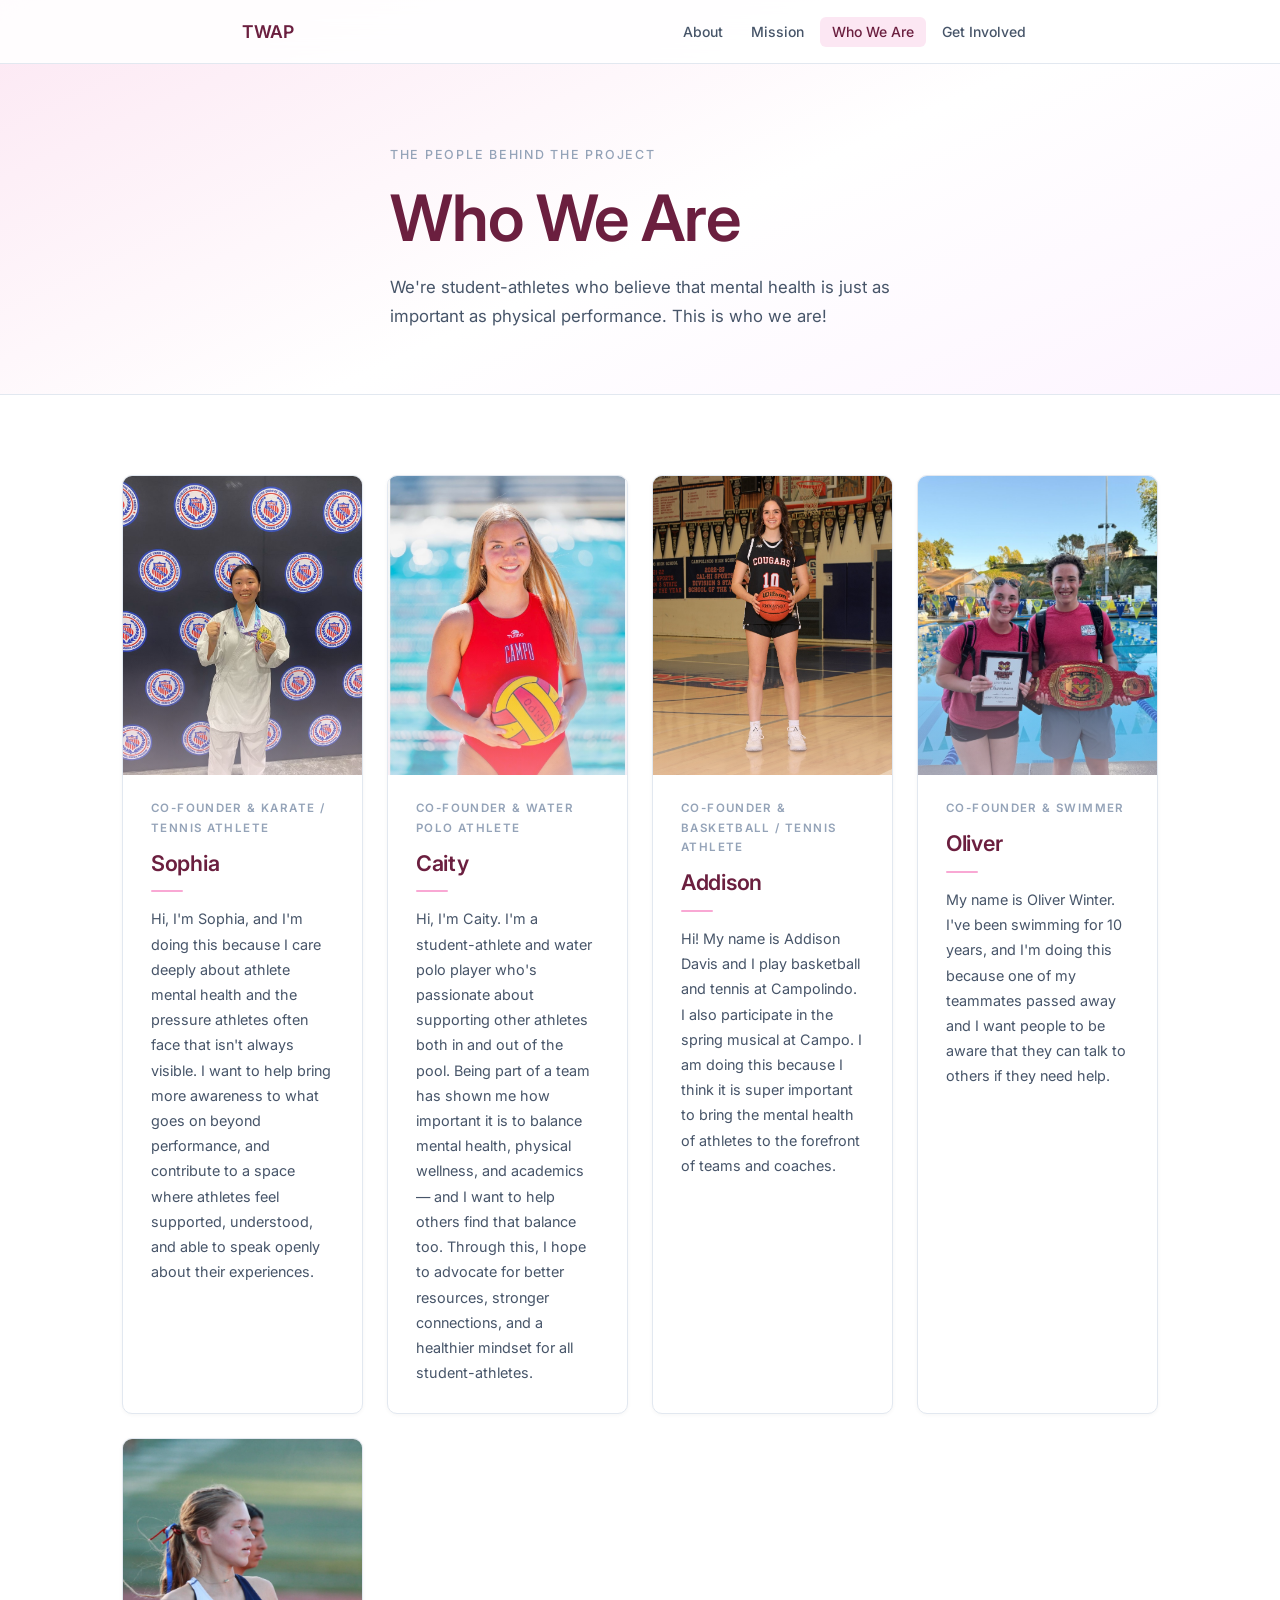
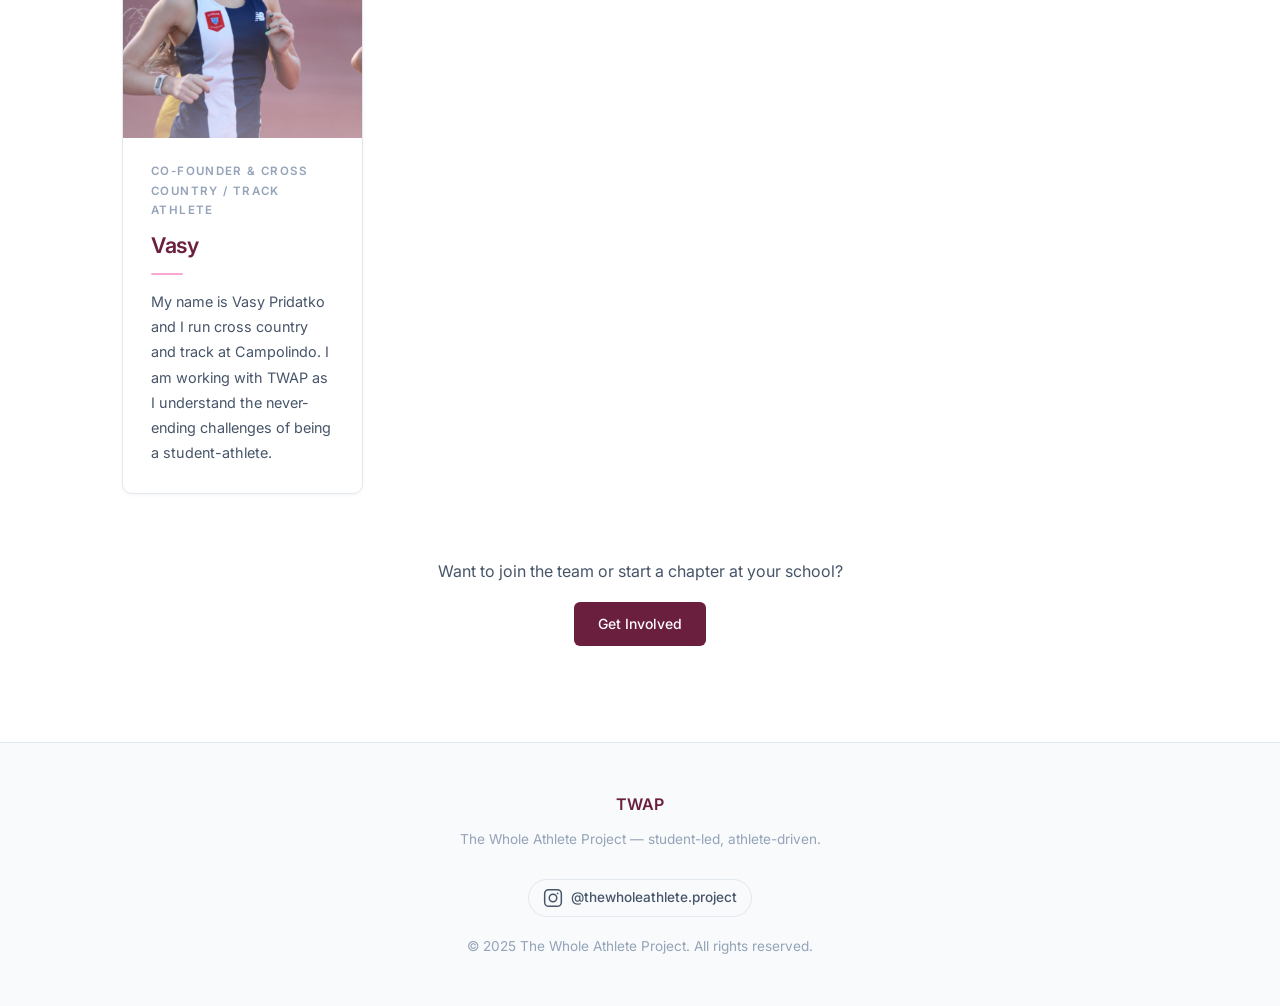
==== team.html @ 988ce4a6 "Update team.html" ====
<!DOCTYPE html>
<html lang="en">

<head>
  <meta charset="UTF-8" />
  <meta name="viewport" content="width=device-width, initial-scale=1.0" />

  <title>Who We Are — The Whole Athlete Project</title>
  <meta name="description" content="Meet the student-athletes and advocates behind TWAP — The Whole Athlete Project." />

  <!-- Inter font from Google Fonts -->
  <link rel="preconnect" href="https://fonts.googleapis.com" />
  <link rel="preconnect" href="https://fonts.gstatic.com" crossorigin />
  <link href="https://fonts.googleapis.com/css2?family=Inter:wght@300;400;500;600&display=swap" rel="stylesheet" />

  <link rel="stylesheet" href="style.css" />
  <link rel="stylesheet" href="team.css" />

  <link rel="icon" type="image/png" href="favicon.png" />
  <link rel="apple-touch-icon" href="favicon.png" />
</head>

<body>

  <!-- ─── NAV ─────────────────────────────────────────── -->
  <header id="site-header">
    <nav class="nav-inner" aria-label="Main navigation">
      <a href="index.html" class="nav-logo">TWAP</a>

      <!-- Desktop links -->
      <ul class="nav-links" role="list">
        <li><a href="index.html#about" class="nav-link">About</a></li>
        <li><a href="index.html#mission" class="nav-link">Mission</a></li>
        <li><a href="team.html" class="nav-link nav-link--active">Who We Are</a></li>
        <li><a href="index.html#contact" class="nav-link">Get Involved</a></li>
      </ul>

      <!-- Mobile hamburger -->
      <button id="hamburger" aria-label="Toggle menu" aria-expanded="false">
        <span></span>
        <span></span>
        <span></span>
      </button>
    </nav>

    <!-- Mobile menu drawer -->
    <div id="mobile-menu" aria-hidden="true">
      <ul role="list">
        <li><a href="index.html#about" class="mob-link">About</a></li>
        <li><a href="index.html#mission" class="mob-link">Mission</a></li>
        <li><a href="team.html" class="mob-link">Who We Are</a></li>
        <li><a href="index.html#contact" class="mob-link">Get Involved</a></li>
      </ul>
    </div>
  </header>

  <main>

    <!-- ─── PAGE HERO ─────────────────────────────────── -->
    <section id="team-hero">
      <div class="container team-hero-content">
        <p class="eyebrow">The People Behind the Project</p>
        <h1>Who We Are</h1>
        <p class="hero-sub">
          We're student-athletes who believe that mental health is just as important
          as physical performance. This is who we are!
        </p>
      </div>
    </section>

    <!-- ─── TEAM GRID ─────────────────────────────────── -->
    <section id="team-grid-section">
      <div class="container">

        <div class="team-grid">

          <!-- ── Sophia ── -->
          <article class="team-card" id="card-sophia">
            <div class="card-photo-wrap">
              <img
                src="sophia-hong.jpg"
                alt="Sophia — Co-Founder, karate athlete with AAU gold medal"
                class="card-photo"
              />
              <div class="card-photo-overlay"></div>
            </div>
            <div class="card-body">
              <span class="card-role">Co-Founder &amp; Karate / Tennis Athlete</span>
              <h2 class="card-name">Sophia</h2>
              <p class="card-bio">
                Hi, I'm Sophia, and I'm doing this because I care deeply about
                athlete mental health and the pressure athletes often face that
                isn't always visible. I want to help bring more awareness to what
                goes on beyond performance, and contribute to a space where
                athletes feel supported, understood, and able to speak openly
                about their experiences.
              </p>
            </div>
          </article>

          <!-- ── Caity ── -->
          <article class="team-card" id="card-caity">
            <div class="card-photo-wrap">
              <img src="caity-hong.jpg" alt="Caity — Co-Founder, water polo player at Campo" class="card-photo" />
              <div class="card-photo-overlay"></div>
            </div>
            <div class="card-body">
              <span class="card-role">Co-Founder &amp; Water Polo Athlete</span>
              <h2 class="card-name">Caity</h2>
              <p class="card-bio">
                Hi, I'm Caity. I'm a student-athlete and water polo player who's
                passionate about supporting other athletes both in and out of the
                pool. Being part of a team has shown me how important it is to
                balance mental health, physical wellness, and academics — and I
                want to help others find that balance too. Through this, I hope
                to advocate for better resources, stronger connections, and a
                healthier mindset for all student-athletes.
              </p>
            </div>
          </article>

          <!-- ── Addison ── -->
          <article class="team-card" id="card-addison">
            <div class="card-photo-wrap">
              <img
                src="addison-davis.jpg"
                alt="Addison Davis — Co-Founder, basketball and tennis athlete at Campolindo"
                class="card-photo"
              />
              <div class="card-photo-overlay"></div>
            </div>
            <div class="card-body">
              <span class="card-role">Co-Founder &amp; Basketball / Tennis Athlete</span>
              <h2 class="card-name">Addison</h2>
              <p class="card-bio">
                Hi! My name is Addison Davis and I play basketball and tennis at
                Campolindo. I also participate in the spring musical at Campo. I
                am doing this because I think it is super important to bring the
                mental health of athletes to the forefront of teams and coaches.
              </p>
            </div>
          </article>

          <!-- ── Oliver ── -->
          <article class="team-card" id="card-oliver">
            <div class="card-photo-wrap">
              <img
                src="oliver-winter.jpg"
                alt="Oliver Winter — Co-Founder, swimmer holding championship belt"
                class="card-photo"
              />
              <div class="card-photo-overlay"></div>
            </div>
            <div class="card-body">
              <span class="card-role">Co-Founder &amp; Swimmer</span>
              <h2 class="card-name">Oliver</h2>
              <p class="card-bio">
                My name is Oliver Winter. I've been swimming for 10 years, and
                I'm doing this because one of my teammates passed away and I want
                people to be aware that they can talk to others if they need help.
              </p>
            </div>
          </article>

          <!-- ── Vasy ── -->
          <article class="team-card" id="card-vasy">
            <div class="card-photo-wrap">
              <img
                src="vasy-pridatko.jpg"
                alt="Vasy Pridatko — Co-Founder, cross country and track athlete at Campolindo"
                class="card-photo"
              />
              <div class="card-photo-overlay"></div>
            </div>
            <div class="card-body">
              <span class="card-role">Co-Founder &amp; Cross Country / Track Athlete</span>
              <h2 class="card-name">Vasy</h2>
              <p class="card-bio">
                My name is Vasy Pridatko and I run cross country and track at
                Campolindo. I am working with TWAP as I understand the
                never-ending challenges of being a student-athlete.
              </p>
            </div>
          </article>

        </div>

        <!-- CTA nudge -->
        <div class="team-cta">
          <p>Want to join the team or start a chapter at your school?</p>
          <a href="index.html#contact" class="btn">Get Involved</a>
        </div>

      </div>
    </section>

  </main>

  <!-- ─── FOOTER ─────────────────────────────────────── -->
  <footer id="site-footer">
    <div class="container footer-inner">
      <span class="footer-logo">TWAP</span>
      <p>The Whole Athlete Project &mdash; student-led, athlete-driven.</p>
      <a href="https://instagram.com/thewholeathlete.project" target="_blank" rel="noopener noreferrer"
        class="instagram-link" aria-label="Follow TWAP on Instagram">
        <svg xmlns="http://www.w3.org/2000/svg" width="20" height="20" viewBox="0 0 24 24" fill="none"
          stroke="currentColor" stroke-width="1.8" stroke-linecap="round" stroke-linejoin="round" aria-hidden="true">
          <rect x="2" y="2" width="20" height="20" rx="5" ry="5" />
          <circle cx="12" cy="12" r="4.5" />
          <circle cx="17.5" cy="6.5" r="1" fill="currentColor" stroke="none" />
        </svg>
        @thewholeathlete.project
      </a>
      <p class="footer-copy">&copy; 2025 The Whole Athlete Project. All rights reserved.</p>
    </div>
  </footer>

  <script src="script.js"></script>
</body>

</html>
---- style.css ----
/* ─────────────────────────────────────────────────────
   TWAP — The Whole Athlete Project
   Stylesheet: minimalist, pastel, Inter font
   ───────────────────────────────────────────────────── */

/* ── Variables ─────────────────────────────────────── */
:root {
  /* Pastel pink palette */
  --blue:        #fce7f3;   /* pastel pink background accents */
  --blue-mid:    #f9a8d4;   /* medium pink for borders */
  --blue-ink:    #6b1f3f;   /* deep rose for headings */
  --green:       #fdf2f8;   /* light blush */
  --green-mid:   #f472b6;
  --purple:      #fce7f3;   /* soft pink */
  --purple-mid:  #f9a8d4;

  /* Neutrals */
  --white:       #ffffff;
  --off-white:   #f8fafc;
  --gray-100:    #f1f5f9;
  --gray-200:    #e2e8f0;
  --gray-400:    #94a3b8;
  --gray-600:    #475569;
  --gray-800:    #1e293b;

  /* Typography */
  --font:        'Inter', system-ui, sans-serif;

  /* Spacing */
  --section-pad: 7rem 0;
  --nav-h:       64px;
  --radius:      10px;
  --radius-sm:   6px;

  /* Transitions */
  --ease:        0.2s ease;
}

/* ── Reset ─────────────────────────────────────────── */
*, *::before, *::after { box-sizing: border-box; margin: 0; padding: 0; }
html { scroll-behavior: smooth; font-size: 16px; }

body {
  font-family: var(--font);
  background: var(--white);
  color: var(--gray-800);
  line-height: 1.7;
  -webkit-font-smoothing: antialiased;
}

img, svg { display: block; max-width: 100%; }
a { color: inherit; text-decoration: none; }
ul { list-style: none; }
button { cursor: pointer; font-family: inherit; border: none; background: none; }
textarea { resize: vertical; }

/* ── Container ─────────────────────────────────────── */
.container {
  max-width: 860px;
  margin: 0 auto;
  padding: 0 2rem;
}

/* ── Section layout ────────────────────────────────── */
/* Two-column: narrow label on the left, content on the right */
.section-layout {
  display: grid;
  grid-template-columns: 140px 1fr;
  gap: 0 3.5rem;
  align-items: start;
}

.section-label {
  font-size: 0.72rem;
  font-weight: 600;
  text-transform: uppercase;
  letter-spacing: 0.12em;
  color: var(--gray-400);
  padding-top: 0.35rem;  /* align with h2 cap height */
}

/* ── Typography ────────────────────────────────────── */
h1 {
  font-size: clamp(2.6rem, 6vw, 4rem);
  font-weight: 600;
  line-height: 1.1;
  letter-spacing: -1px;
  color: var(--blue-ink);
  margin-bottom: 1.25rem;
}

h2 {
  font-size: 1.35rem;
  font-weight: 600;
  color: var(--gray-800);
  margin-bottom: 1rem;
  letter-spacing: -0.2px;
}

p {
  color: var(--gray-600);
  font-size: 0.975rem;
  margin-bottom: 0.9rem;
}

p:last-child { margin-bottom: 0; }

.eyebrow {
  font-size: 0.78rem;
  font-weight: 500;
  text-transform: uppercase;
  letter-spacing: 0.14em;
  color: var(--gray-400);
  margin-bottom: 1.1rem;
}

/* ── Button ────────────────────────────────────────── */
.btn {
  display: inline-block;
  padding: 0.65rem 1.5rem;
  background: var(--blue-ink);
  color: var(--white);
  font-size: 0.875rem;
  font-weight: 500;
  border-radius: var(--radius-sm);
  transition: background var(--ease), transform var(--ease);
}
.btn:hover {
  background: #16304f;
  transform: translateY(-1px);
}

/* ── Header / Nav ──────────────────────────────────── */
#site-header {
  position: fixed;
  top: 0; left: 0; right: 0;
  z-index: 100;
  background: rgba(255,255,255,0.88);
  backdrop-filter: blur(12px);
  -webkit-backdrop-filter: blur(12px);
  border-bottom: 1px solid var(--gray-200);
  height: var(--nav-h);
}

.nav-inner {
  max-width: 860px;
  margin: 0 auto;
  padding: 0 2rem;
  height: var(--nav-h);
  display: flex;
  align-items: center;
  gap: 2rem;
}

.nav-logo {
  font-size: 1.1rem;
  font-weight: 600;
  letter-spacing: -0.3px;
  color: var(--blue-ink);
  margin-right: auto;
}

.nav-links {
  display: flex;
  align-items: center;
  gap: 0.25rem;
}

.nav-link {
  font-size: 0.875rem;
  font-weight: 500;
  color: var(--gray-600);
  padding: 0.4rem 0.75rem;
  border-radius: var(--radius-sm);
  transition: color var(--ease), background var(--ease);
}
.nav-link:hover {
  color: var(--gray-800);
  background: var(--gray-100);
}

/* Hamburger */
#hamburger {
  display: none;
  flex-direction: column;
  gap: 5px;
  padding: 6px;
  border-radius: var(--radius-sm);
}
#hamburger span {
  display: block;
  width: 20px;
  height: 1.5px;
  background: var(--gray-800);
  border-radius: 2px;
  transition: transform var(--ease), opacity var(--ease);
}
#hamburger.open span:nth-child(1) { transform: translateY(6.5px) rotate(45deg); }
#hamburger.open span:nth-child(2) { opacity: 0; }
#hamburger.open span:nth-child(3) { transform: translateY(-6.5px) rotate(-45deg); }

/* Mobile menu */
#mobile-menu {
  display: none;
  background: var(--white);
  border-bottom: 1px solid var(--gray-200);
  padding: 0.75rem 2rem 1rem;
}
#mobile-menu.open { display: block; }

.mob-link {
  display: block;
  padding: 0.7rem 0;
  font-size: 0.95rem;
  font-weight: 500;
  color: var(--gray-600);
  border-bottom: 1px solid var(--gray-100);
}
.mob-link:last-child { border-bottom: none; }
.mob-link:hover { color: var(--gray-800); }

/* ── Hero ──────────────────────────────────────────── */
#hero {
  min-height: 100vh;
  display: flex;
  align-items: center;
  padding-top: var(--nav-h);
  background: linear-gradient(155deg, #fce7f3 0%, var(--white) 55%, #fdf4ff 100%);
}

.hero-content { padding: 5rem 2rem; }

.hero-sub {
  font-size: 1.05rem;
  color: var(--gray-600);
  max-width: 500px;
  margin-bottom: 2rem;
}

/* ── About ─────────────────────────────────────────── */
#about {
  padding: var(--section-pad);
  background: var(--white);
  border-top: 1px solid var(--gray-200);
}

/* ── Mission ───────────────────────────────────────── */
#mission {
  padding: var(--section-pad);
  background: var(--off-white);
  border-top: 1px solid var(--gray-200);
}

blockquote {
  border-left: 2px solid var(--blue-mid);
  padding: 1.25rem 1.5rem;
  margin: 1.25rem 0 0;
  background: #fce7f3;
  border-radius: 0 var(--radius) var(--radius) 0;
  font-size: 0.975rem;
  color: var(--gray-800);
  line-height: 1.75;
  font-style: normal;
}

/* ── Contact ───────────────────────────────────────── */
#contact {
  padding: var(--section-pad);
  background: var(--white);
  border-top: 1px solid var(--gray-200);
}

.chapter-callout {
  background: var(--blue);
  border: 1px solid var(--blue-mid);
  border-radius: var(--radius);
  padding: 2rem;
  margin-bottom: 3rem;
  text-align: center;
}

.chapter-callout h3 {
  font-size: 1.25rem;
  font-weight: 600;
  color: var(--blue-ink);
  margin-bottom: 0.5rem;
}

.chapter-callout p {
  margin-bottom: 1.5rem;
  color: var(--gray-800);
}

.btn-outline {
  background: transparent;
  color: var(--blue-ink);
  border: 1.5px solid var(--blue-ink);
}

.btn-outline:hover {
  background: var(--blue-ink);
  color: var(--white);
}

/* Form */
#contact-form {
  margin-top: 1.5rem;
  display: flex;
  flex-direction: column;
  gap: 1.1rem;
}

.form-group {
  display: flex;
  flex-direction: column;
  gap: 0.35rem;
}

.form-group label {
  font-size: 0.8rem;
  font-weight: 500;
  color: var(--gray-600);
  letter-spacing: 0.02em;
}

.form-group input,
.form-group textarea {
  font-family: var(--font);
  font-size: 0.925rem;
  color: var(--gray-800);
  background: var(--off-white);
  border: 1px solid var(--gray-200);
  border-radius: var(--radius-sm);
  padding: 0.65rem 0.9rem;
  outline: none;
  transition: border-color var(--ease), box-shadow var(--ease);
}

.form-group input:focus,
.form-group textarea:focus {
  border-color: var(--blue-mid);
  box-shadow: 0 0 0 3px rgba(249,168,212,0.25);
}

/* ── Footer ────────────────────────────────────────── */
#site-footer {
  border-top: 1px solid var(--gray-200);
  padding: 3rem 0;
  background: var(--off-white);
}

.footer-inner {
  display: flex;
  flex-direction: column;
  align-items: center;
  gap: 0.6rem;
  text-align: center;
}

.footer-logo {
  font-size: 1rem;
  font-weight: 600;
  letter-spacing: -0.2px;
  color: var(--blue-ink);
}

.footer-inner p {
  font-size: 0.85rem;
  color: var(--gray-400);
}

/* Instagram link */
.instagram-link {
  display: inline-flex;
  align-items: center;
  gap: 0.45rem;
  font-size: 0.85rem;
  font-weight: 500;
  color: var(--gray-600);
  padding: 0.4rem 0.9rem;
  border: 1px solid var(--gray-200);
  border-radius: 20px;
  transition: color var(--ease), border-color var(--ease), background var(--ease);
  margin-top: 0.25rem;
}
.instagram-link:hover {
  color: var(--blue-ink);
  border-color: var(--blue-mid);
  background: #fce7f3;
}

.footer-copy {
  font-size: 0.78rem;
  color: var(--gray-400);
  margin-top: 0.5rem;
}

/* ── Gallery ───────────────────────────────────────── */
#gallery {
  padding: var(--section-pad);
  background: var(--white);
  border-top: 1px solid var(--gray-200);
}

/* header row inside gallery reuses .section-layout */
#gallery .section-layout {
  margin-bottom: 2rem;
}

/* CSS grid: 3 equal columns, auto rows at ~240px */
.photo-grid {
  display: grid;
  grid-template-columns: repeat(3, 1fr);
  grid-auto-rows: 240px;
  gap: 0.75rem;
  grid-auto-flow: dense; /* backfill gaps left by wide/tall cells */
}

.photo-cell {
  overflow: hidden;
  border-radius: var(--radius);
  background: var(--gray-100);
  margin: 0;
}

.photo-cell img {
  width: 100%;
  height: 100%;
  object-fit: cover;
  transition: transform 0.35s ease;
}

.photo-cell:hover img {
  transform: scale(1.03);
}

/* Wide card: spans 2 columns */
.photo-wide {
  grid-column: span 2;
}

/* Tall card: spans 2 rows */
.photo-tall {
  grid-row: span 2;
}

/* ── Responsive ────────────────────────────────────── */
@media (max-width: 640px) {
  /* Stack section labels above content on mobile */
  .section-layout {
    grid-template-columns: 1fr;
    gap: 0.4rem;
  }

  .section-label {
    padding-top: 0;
  }

  .nav-links { display: none; }
  #hamburger { display: flex; }

  .hero-content { padding: 4rem 2rem 3rem; }

  h1 { font-size: 2.4rem; }

  /* Single column photo grid on mobile */
  .photo-grid {
    grid-template-columns: 1fr;
    grid-auto-rows: 260px;
  }
  .photo-wide,
  .photo-tall {
    grid-column: span 1;
    grid-row: span 1;
  }
}
---- team.css ----
/* ─────────────────────────────────────────────────────
   TWAP — team.css
   Styles specific to the Who We Are page (team.html)
   Inherits all variables and base styles from style.css
   ───────────────────────────────────────────────────── */

/* ── Team Hero ──────────────────────────────────────── */
#team-hero {
  min-height: 42vh;
  display: flex;
  align-items: center;
  padding-top: var(--nav-h);
  background: linear-gradient(155deg, #fce7f3 0%, var(--white) 55%, #fdf4ff 100%);
}

.team-hero-content {
  padding: 5rem 2rem 4rem;
}

/* ── Active nav state ───────────────────────────────── */
.nav-link--active {
  color: var(--blue-ink) !important;
  background: #fce7f3;
  border-radius: var(--radius-sm);
}

/* ── Team grid section ──────────────────────────────── */
#team-grid-section {
  padding: 5rem 0 6rem;
  background: var(--white);
  border-top: 1px solid var(--gray-200);
}

/* Wider container so 4 cards fit comfortably */
#team-grid-section .container {
  max-width: 1100px;
}

/* Grid: 4 columns on desktop */
.team-grid {
  display: grid;
  grid-template-columns: repeat(4, 1fr);
  gap: 1.5rem;
}

/* ── Team Card ──────────────────────────────────────── */
.team-card {
  border-radius: var(--radius);
  border: 1px solid var(--gray-200);
  background: var(--white);
  overflow: hidden;
  display: flex;
  flex-direction: column;
  box-shadow: 0 1px 4px rgba(0, 0, 0, 0.04);
  transition:
    transform 0.28s ease,
    box-shadow 0.28s ease,
    border-color 0.28s ease;
}

.team-card:hover {
  transform: translateY(-6px);
  box-shadow:
    0 12px 32px rgba(107, 31, 63, 0.10),
    0 2px 8px rgba(0, 0, 0, 0.06);
  border-color: var(--blue-mid);
}

/* ── Photo block ────────────────────────────────────── */
.card-photo-wrap {
  position: relative;
  width: 100%;
  /* 4:5 aspect ratio — great for portrait photos */
  padding-top: 125%;
  overflow: hidden;
  background: var(--gray-100);
}

.card-photo {
  position: absolute;
  inset: 0;
  width: 100%;
  height: 100%;
  object-fit: cover;
  object-position: top center;
  transition: transform 0.5s ease;
}

.team-card:hover .card-photo {
  transform: scale(1.04);
}

/* Soft gradient overlay at bottom of photo */
.card-photo-overlay {
  position: absolute;
  inset: 0;
  background: linear-gradient(
    to bottom,
    transparent 55%,
    rgba(252, 231, 243, 0.45) 100%
  );
  pointer-events: none;
}

/* ── Card text body ─────────────────────────────────── */
.card-body {
  padding: 1.5rem 1.75rem 1.75rem;
  display: flex;
  flex-direction: column;
  gap: 0.3rem;
  flex: 1;
}

.card-role {
  display: inline-block;
  font-size: 0.72rem;
  font-weight: 600;
  text-transform: uppercase;
  letter-spacing: 0.12em;
  color: var(--gray-400);
  margin-bottom: 0.1rem;
}

.card-name {
  font-size: 1.35rem;
  font-weight: 600;
  color: var(--blue-ink);
  letter-spacing: -0.3px;
  margin-bottom: 0.6rem;
  /* override global h2 bottom-margin */
  margin-bottom: 0.6rem !important;
}

.card-bio {
  font-size: 0.9rem;
  color: var(--gray-600);
  line-height: 1.75;
  margin-bottom: 0;
}

/* ── Decorative accent line under name ──────────────── */
.card-name::after {
  content: '';
  display: block;
  width: 32px;
  height: 2px;
  background: var(--blue-mid);
  border-radius: 2px;
  margin-top: 0.55rem;
  transition: width 0.3s ease;
}

.team-card:hover .card-name::after {
  width: 56px;
}

/* ── CTA nudge below grid ───────────────────────────── */
.team-cta {
  margin-top: 4rem;
  display: flex;
  flex-direction: column;
  align-items: center;
  gap: 1rem;
  text-align: center;
}

.team-cta p {
  font-size: 1rem;
  color: var(--gray-600);
  margin-bottom: 0;
}

/* ── Responsive ─────────────────────────────────────── */
@media (max-width: 900px) {
  .team-grid {
    grid-template-columns: repeat(2, 1fr);
  }
}

@media (max-width: 640px) {
  .team-hero-content {
    padding: 4rem 2rem 3rem;
  }

  .team-grid {
    grid-template-columns: 1fr;
  }

  #team-grid-section {
    padding: 3.5rem 0 4.5rem;
  }
}
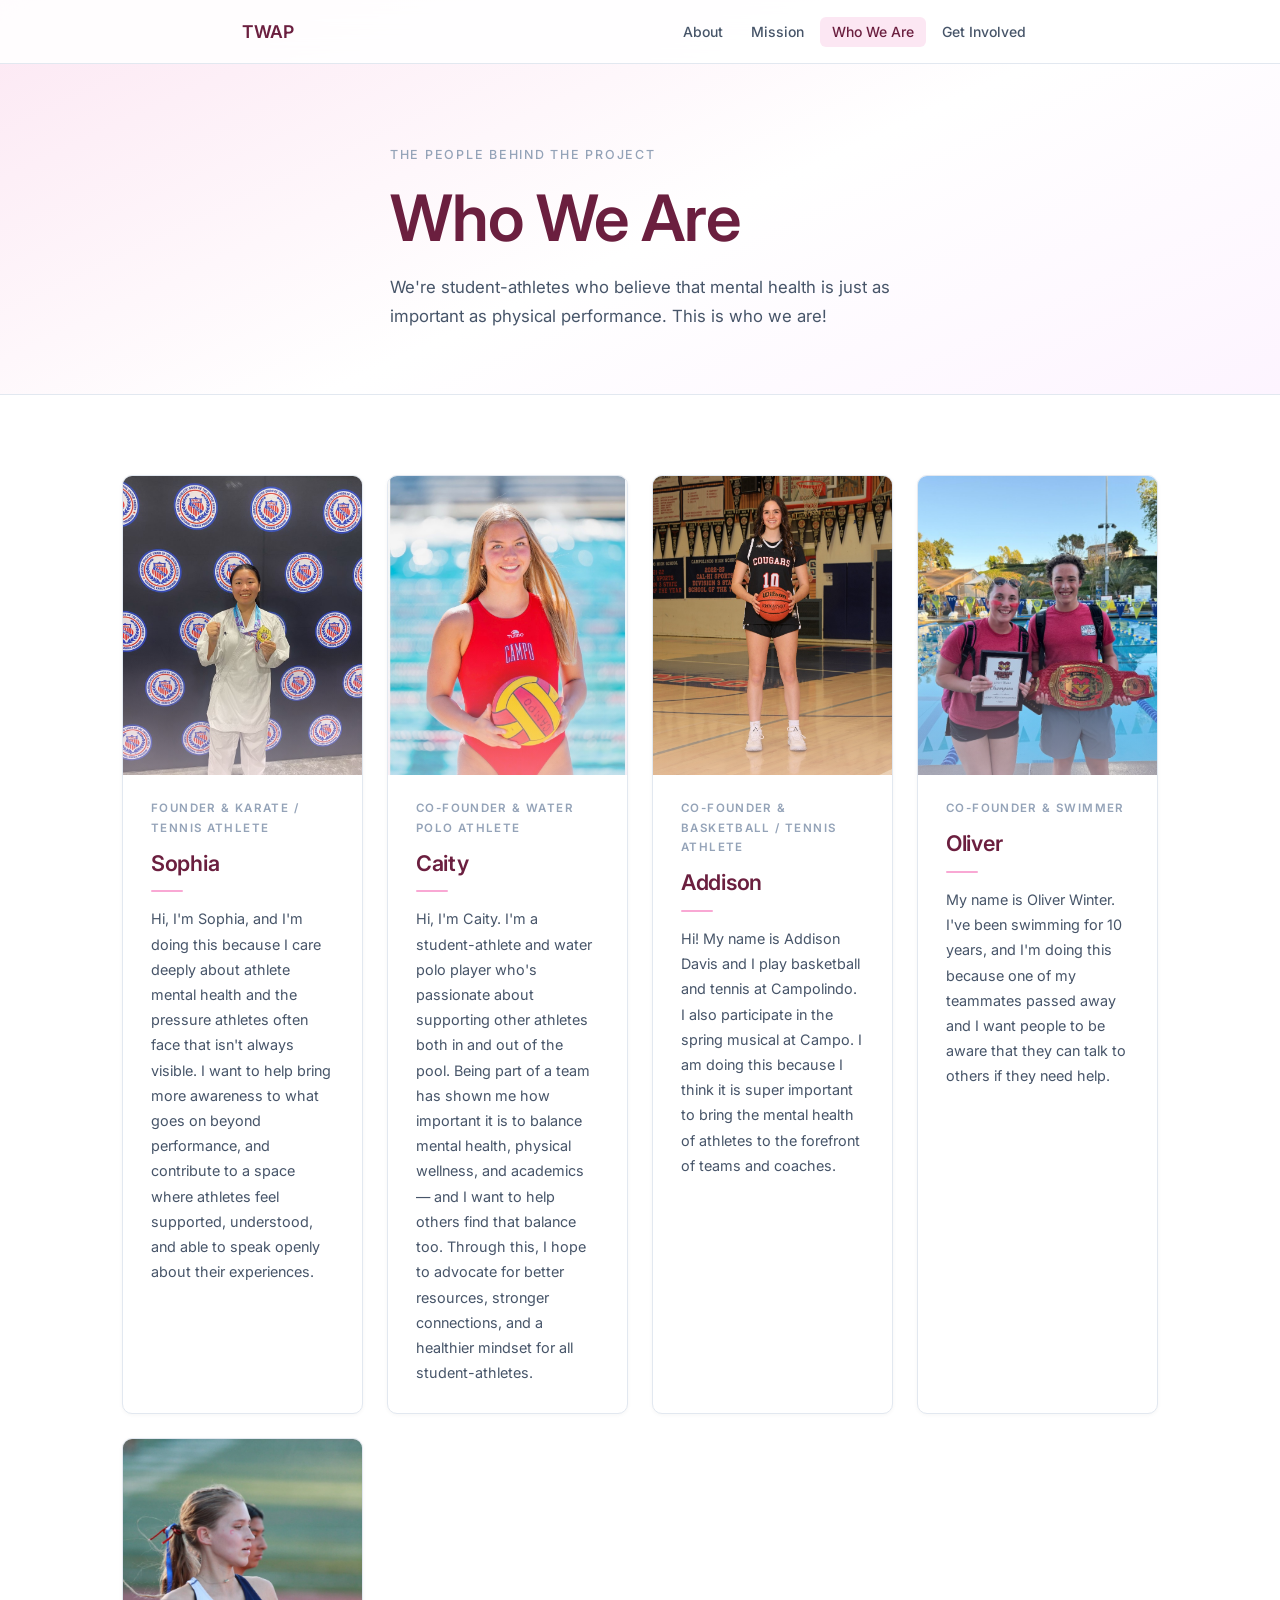
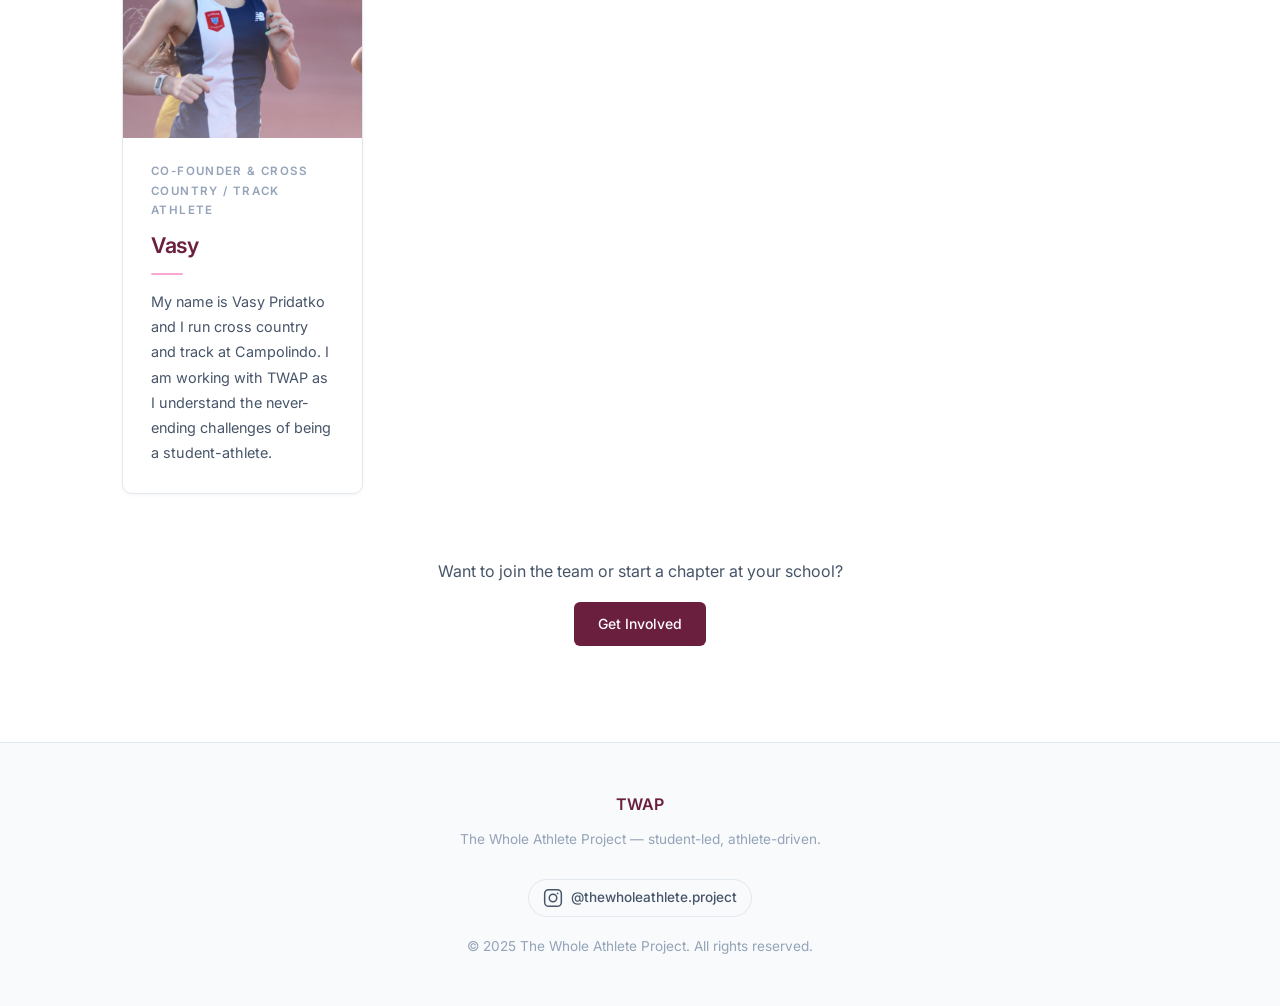
==== commit d0f80958: "Update team.html" ====
--- a/team.html
+++ b/team.html
@@ -85,7 +85,7 @@
               <div class="card-photo-overlay"></div>
             </div>
             <div class="card-body">
-              <span class="card-role">Co-Founder &amp; Karate / Tennis Athlete</span>
+              <span class="card-role">Founder &amp; Karate / Tennis Athlete</span>
               <h2 class="card-name">Sophia</h2>
               <p class="card-bio">
                 Hi, I'm Sophia, and I'm doing this because I care deeply about
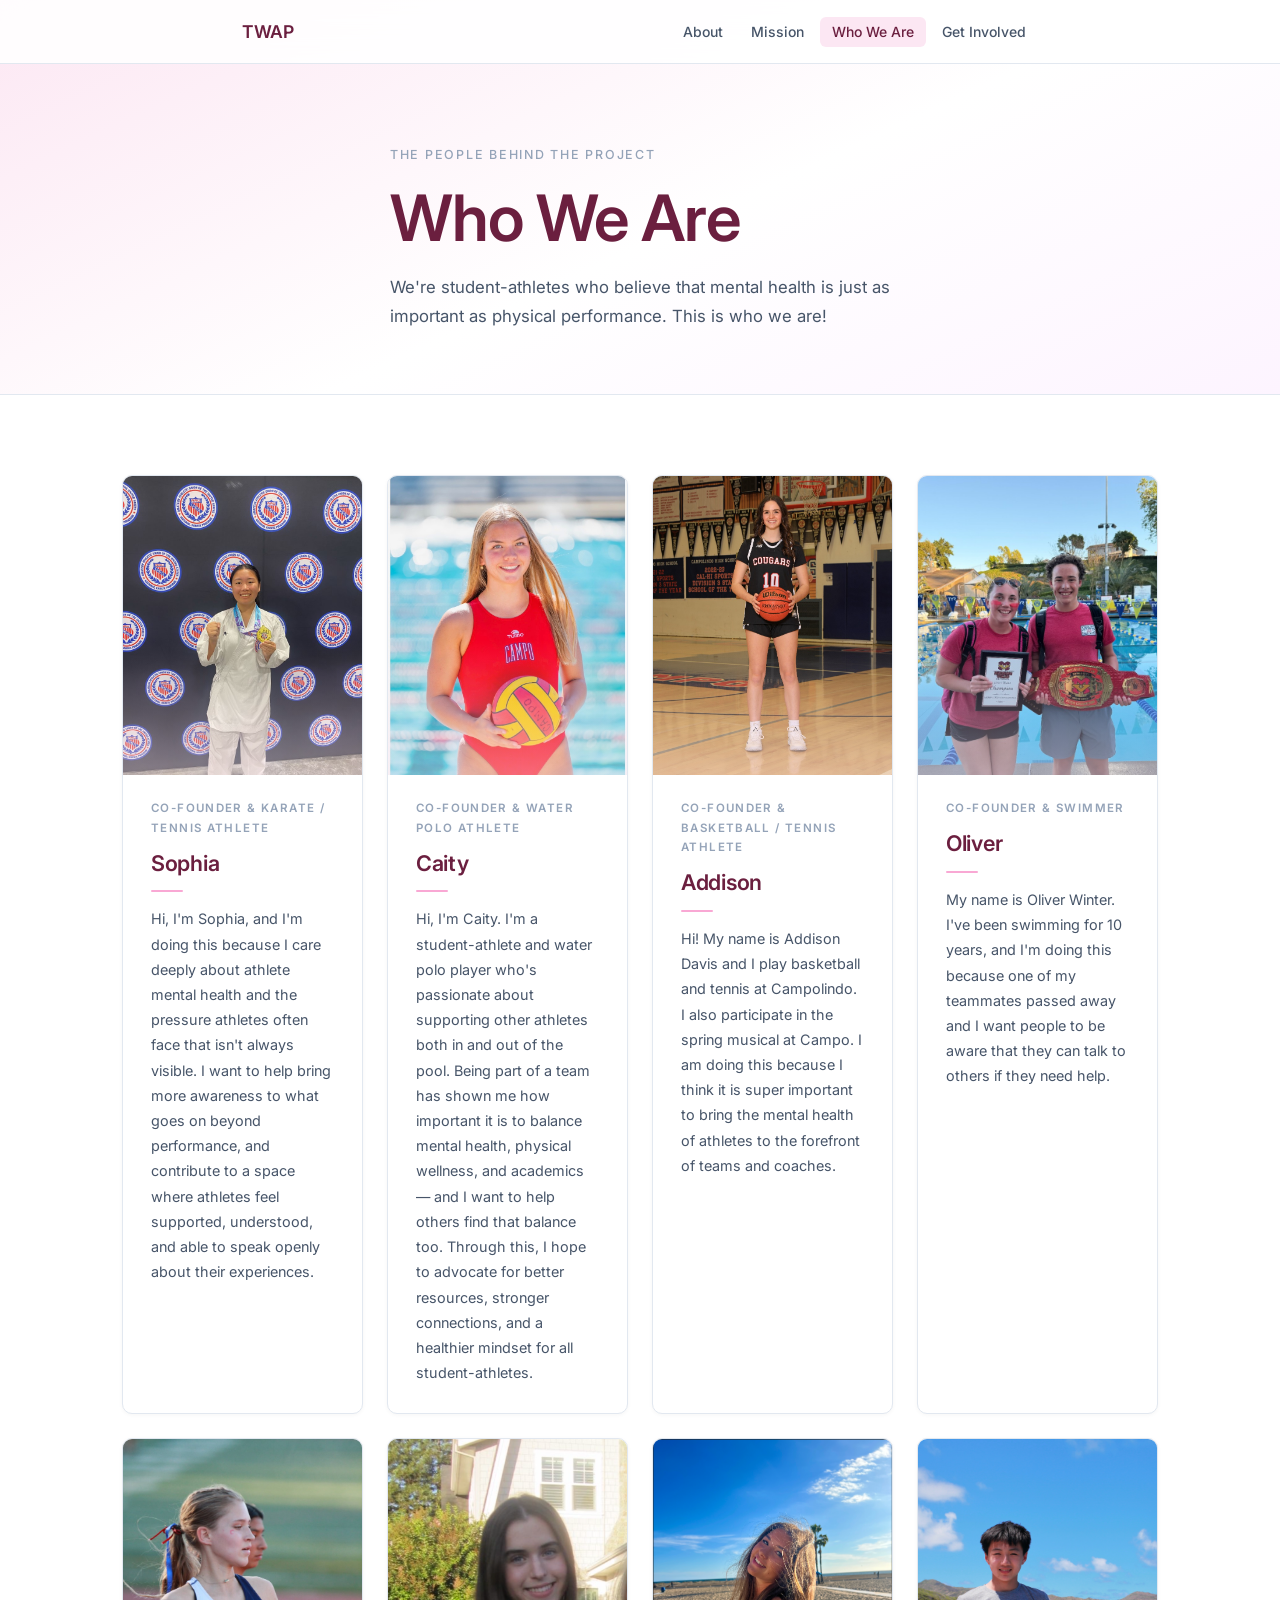
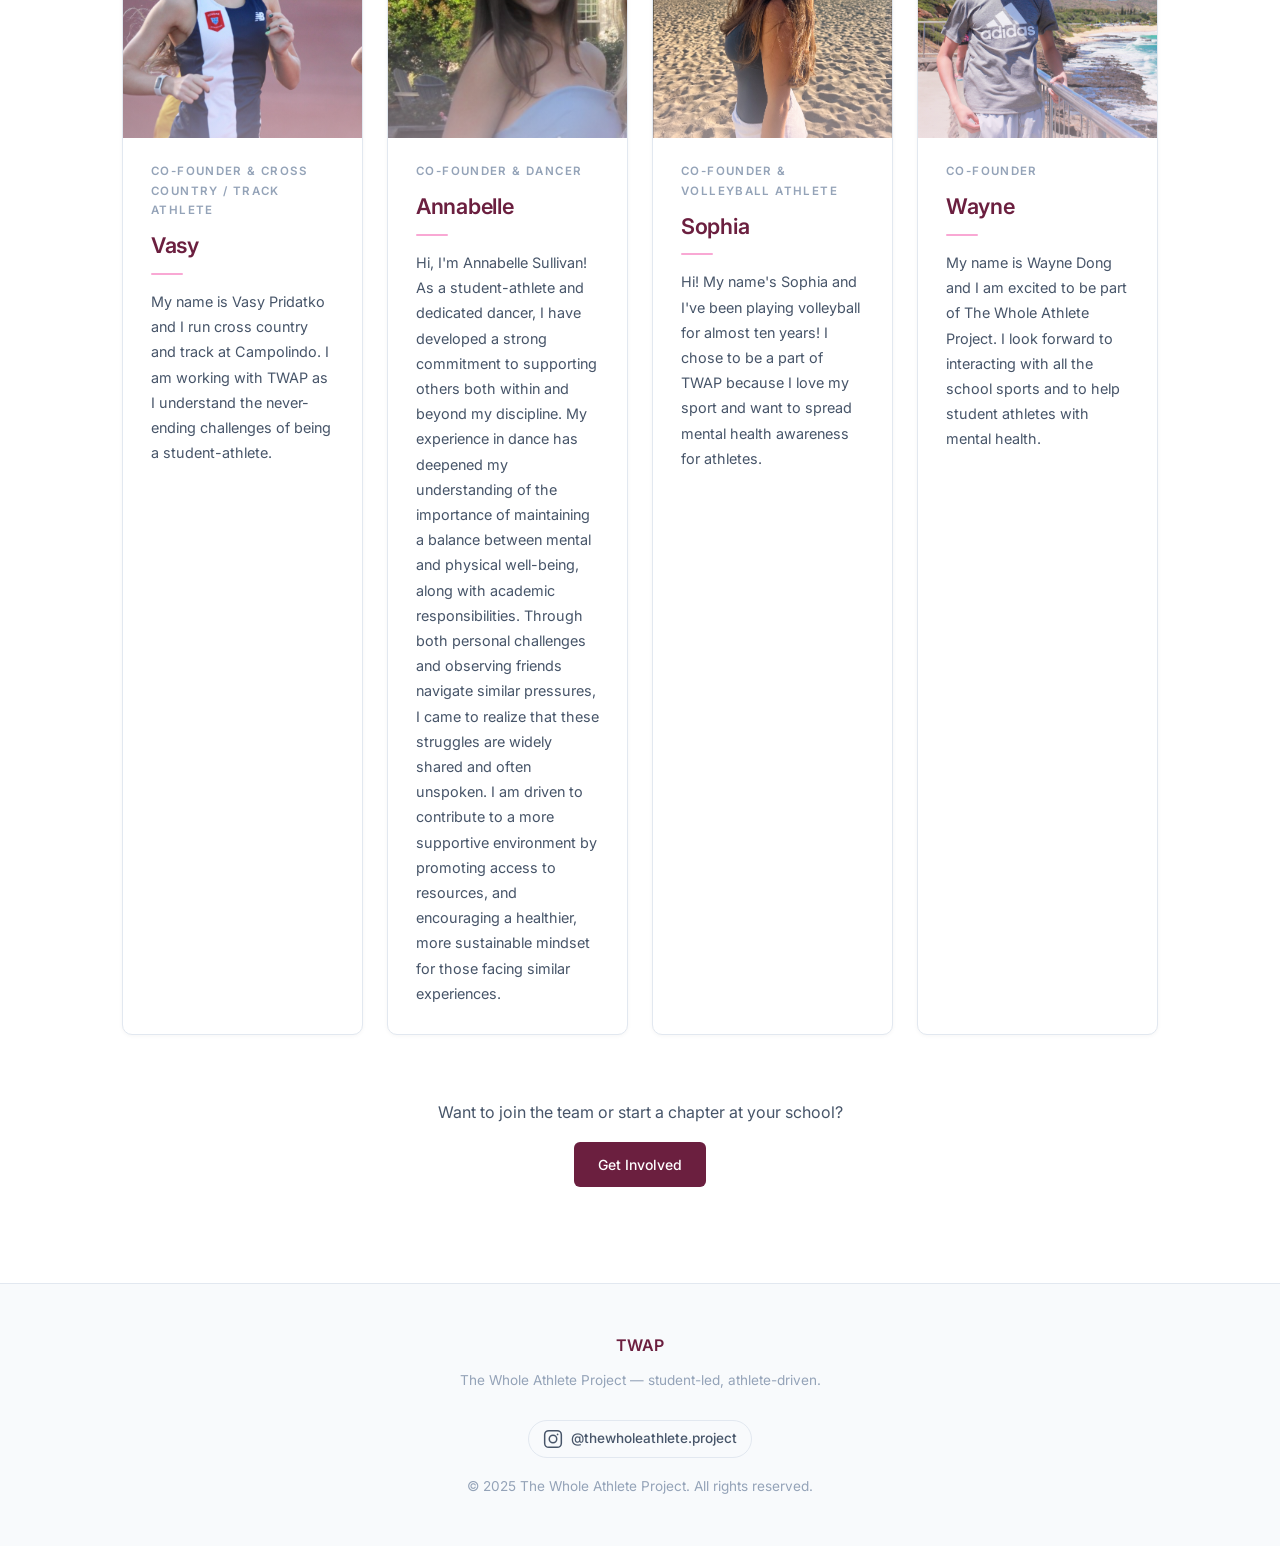
==== commit 7dd56e94: "Add files via upload" ====
--- a/team.html
+++ b/team.html
@@ -85,7 +85,7 @@
               <div class="card-photo-overlay"></div>
             </div>
             <div class="card-body">
-              <span class="card-role">Founder &amp; Karate / Tennis Athlete</span>
+              <span class="card-role">Co-Founder &amp; Karate / Tennis Athlete</span>
               <h2 class="card-name">Sophia</h2>
               <p class="card-bio">
                 Hi, I'm Sophia, and I'm doing this because I care deeply about
@@ -179,6 +179,78 @@
                 My name is Vasy Pridatko and I run cross country and track at
                 Campolindo. I am working with TWAP as I understand the
                 never-ending challenges of being a student-athlete.
+              </p>
+            </div>
+          </article>
+
+          <!-- ── Annabelle ── -->
+          <article class="team-card" id="card-annabelle">
+            <div class="card-photo-wrap">
+              <img
+                src="annabelle-sullivan.jpg"
+                alt="Annabelle Sullivan — Co-Founder, dancer and student-athlete"
+                class="card-photo"
+                onerror="this.style.display='none';this.parentElement.classList.add('photo-missing')"
+              />
+              <div class="card-photo-overlay"></div>
+            </div>
+            <div class="card-body">
+              <span class="card-role">Co-Founder &amp; Dancer</span>
+              <h2 class="card-name">Annabelle</h2>
+              <p class="card-bio">
+                Hi, I'm Annabelle Sullivan! As a student-athlete and dedicated dancer, I have
+                developed a strong commitment to supporting others both within and beyond my
+                discipline. My experience in dance has deepened my understanding of the importance
+                of maintaining a balance between mental and physical well-being, along with academic
+                responsibilities. Through both personal challenges and observing friends navigate
+                similar pressures, I came to realize that these struggles are widely shared and
+                often unspoken. I am driven to contribute to a more supportive environment by
+                promoting access to resources, and encouraging a healthier, more sustainable mindset
+                for those facing similar experiences.
+              </p>
+            </div>
+          </article>
+
+          <!-- ── Sophia (Volleyball) ── -->
+          <article class="team-card" id="card-sophia-v">
+            <div class="card-photo-wrap">
+              <img
+                src="sophia-volleyball.jpg"
+                alt="Sophia Wilson — Co-Founder, volleyball athlete"
+                class="card-photo"
+                onerror="this.style.display='none';this.parentElement.classList.add('photo-missing')"
+              />
+              <div class="card-photo-overlay"></div>
+            </div>
+            <div class="card-body">
+              <span class="card-role">Co-Founder &amp; Volleyball Athlete</span>
+              <h2 class="card-name">Sophia</h2>
+              <p class="card-bio">
+                Hi! My name's Sophia and I've been playing volleyball for almost ten years!
+                I chose to be a part of TWAP because I love my sport and want to spread
+                mental health awareness for athletes.
+              </p>
+            </div>
+          </article>
+
+          <!-- ── Wayne ── -->
+          <article class="team-card" id="card-wayne">
+            <div class="card-photo-wrap">
+              <img
+                src="wayne-dong.jpg"
+                alt="Wayne Dong — Co-Founder"
+                class="card-photo"
+                onerror="this.style.display='none';this.parentElement.classList.add('photo-missing')"
+              />
+              <div class="card-photo-overlay"></div>
+            </div>
+            <div class="card-body">
+              <span class="card-role">Co-Founder</span>
+              <h2 class="card-name">Wayne</h2>
+              <p class="card-bio">
+                My name is Wayne Dong and I am excited to be part of The Whole Athlete Project.
+                I look forward to interacting with all the school sports and to help student
+                athletes with mental health.
               </p>
             </div>
           </article>
@@ -218,4 +290,4 @@
   <script src="script.js"></script>
 </body>
 
-</html>
+</html>
--- a/team.css
+++ b/team.css
@@ -88,6 +88,30 @@
 
 .team-card:hover .card-photo {
   transform: scale(1.04);
+}
+
+/* Graceful placeholder when photo file is missing */
+.card-photo-wrap.photo-missing {
+  display: flex;
+  align-items: center;
+  justify-content: center;
+  background: linear-gradient(145deg, #fce7f3, #fdf4ff);
+}
+
+.card-photo-wrap.photo-missing::before {
+  content: '';
+  position: absolute;
+  inset: 0;
+  background:
+    radial-gradient(circle at 50% 38%, rgba(255,255,255,0.55) 28%, transparent 65%),
+    linear-gradient(145deg, #fce7f3, #fdf4ff);
+}
+
+.card-photo-wrap.photo-missing::after {
+  content: '👤';
+  position: absolute;
+  font-size: 4rem;
+  opacity: 0.35;
 }
 
 /* Soft gradient overlay at bottom of photo */
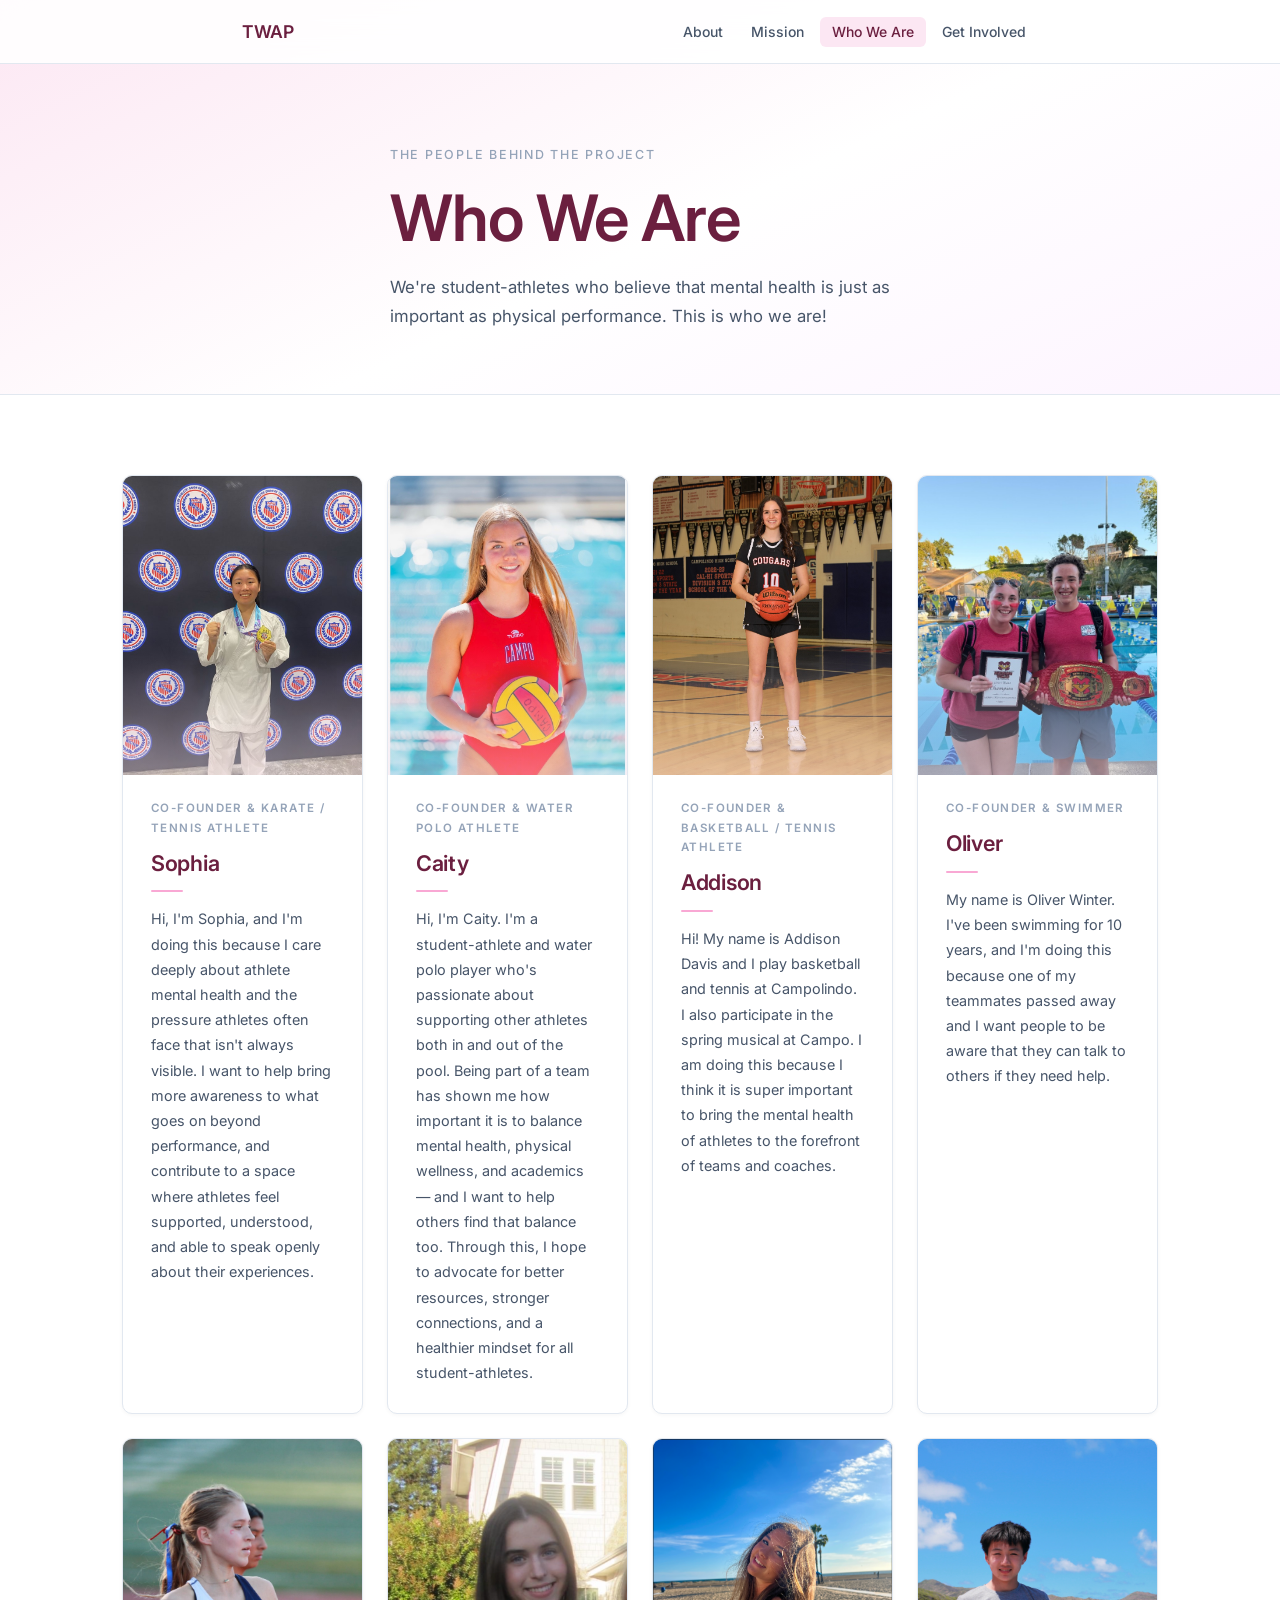
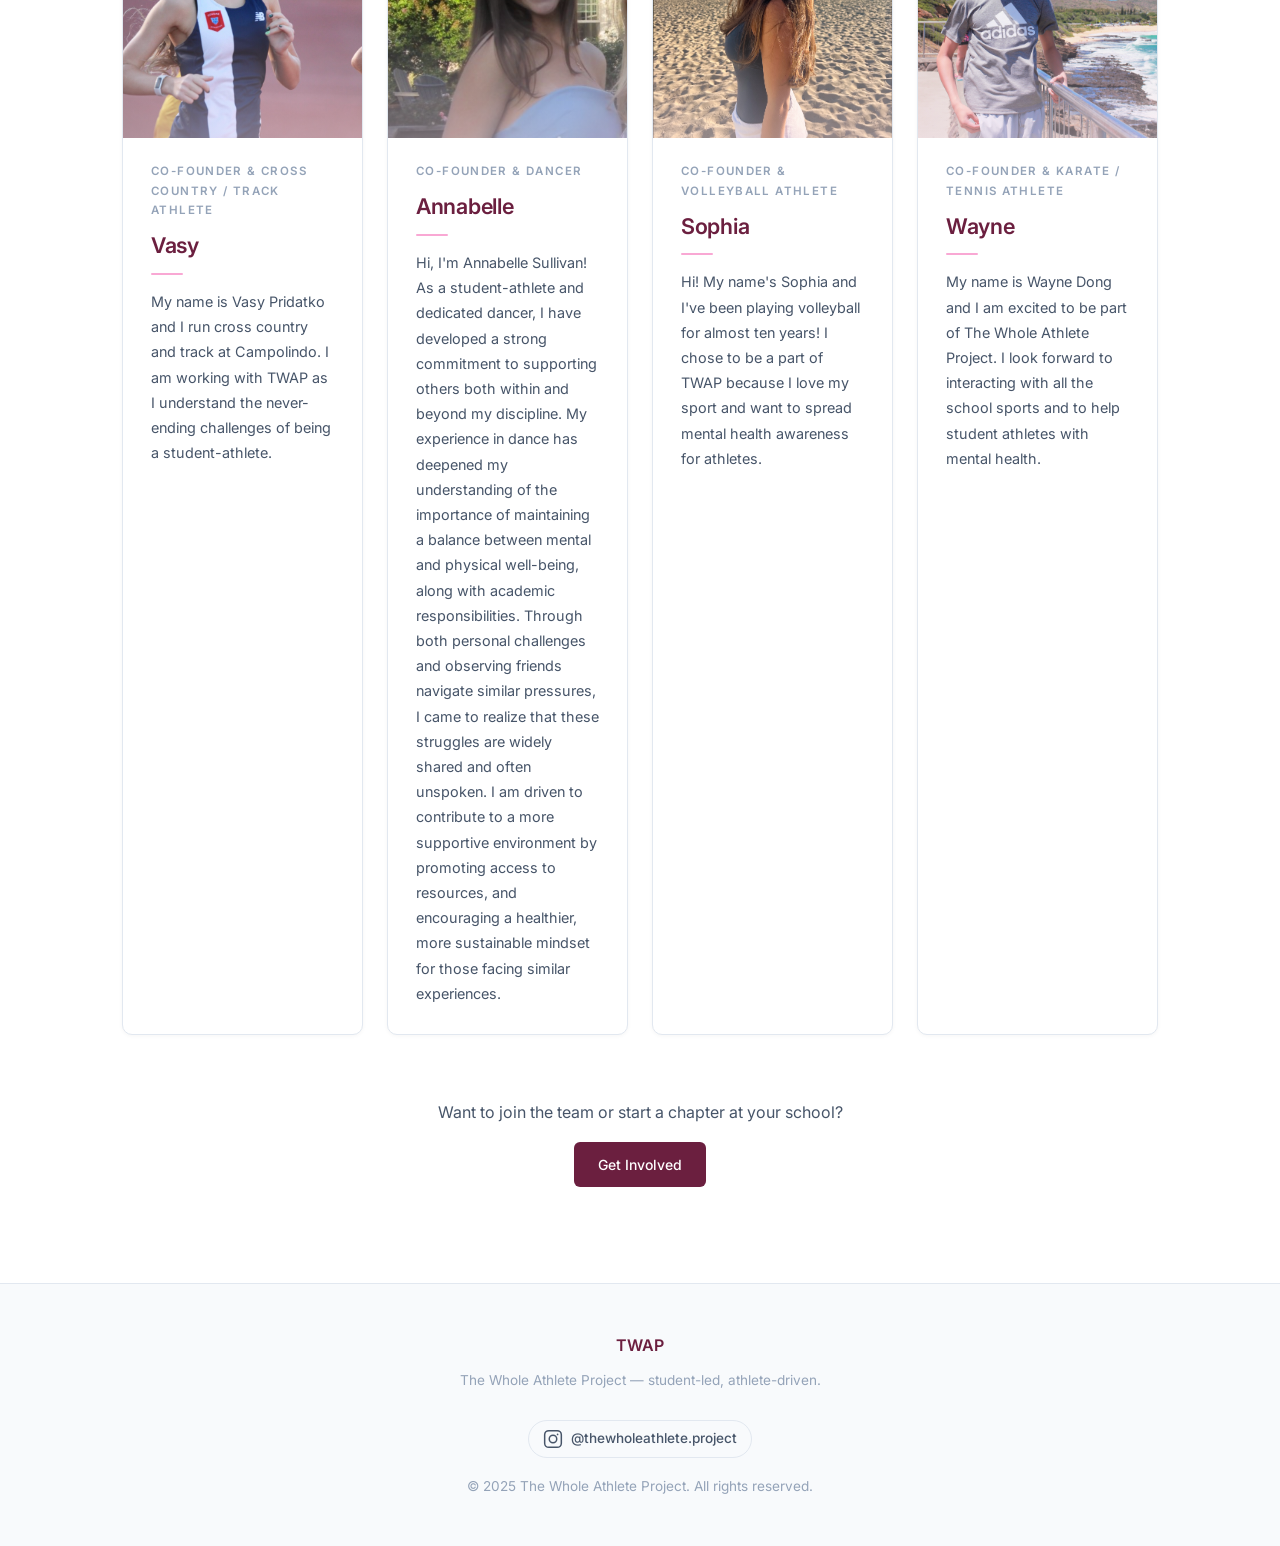
==== commit ba3feec0: "Update team.html" ====
--- a/team.html
+++ b/team.html
@@ -245,7 +245,7 @@
               <div class="card-photo-overlay"></div>
             </div>
             <div class="card-body">
-              <span class="card-role">Co-Founder</span>
+              <span class="card-role">Co-Founder & Karate / Tennis Athlete</span>
               <h2 class="card-name">Wayne</h2>
               <p class="card-bio">
                 My name is Wayne Dong and I am excited to be part of The Whole Athlete Project.
@@ -290,4 +290,4 @@
   <script src="script.js"></script>
 </body>
 
-</html>+</html>
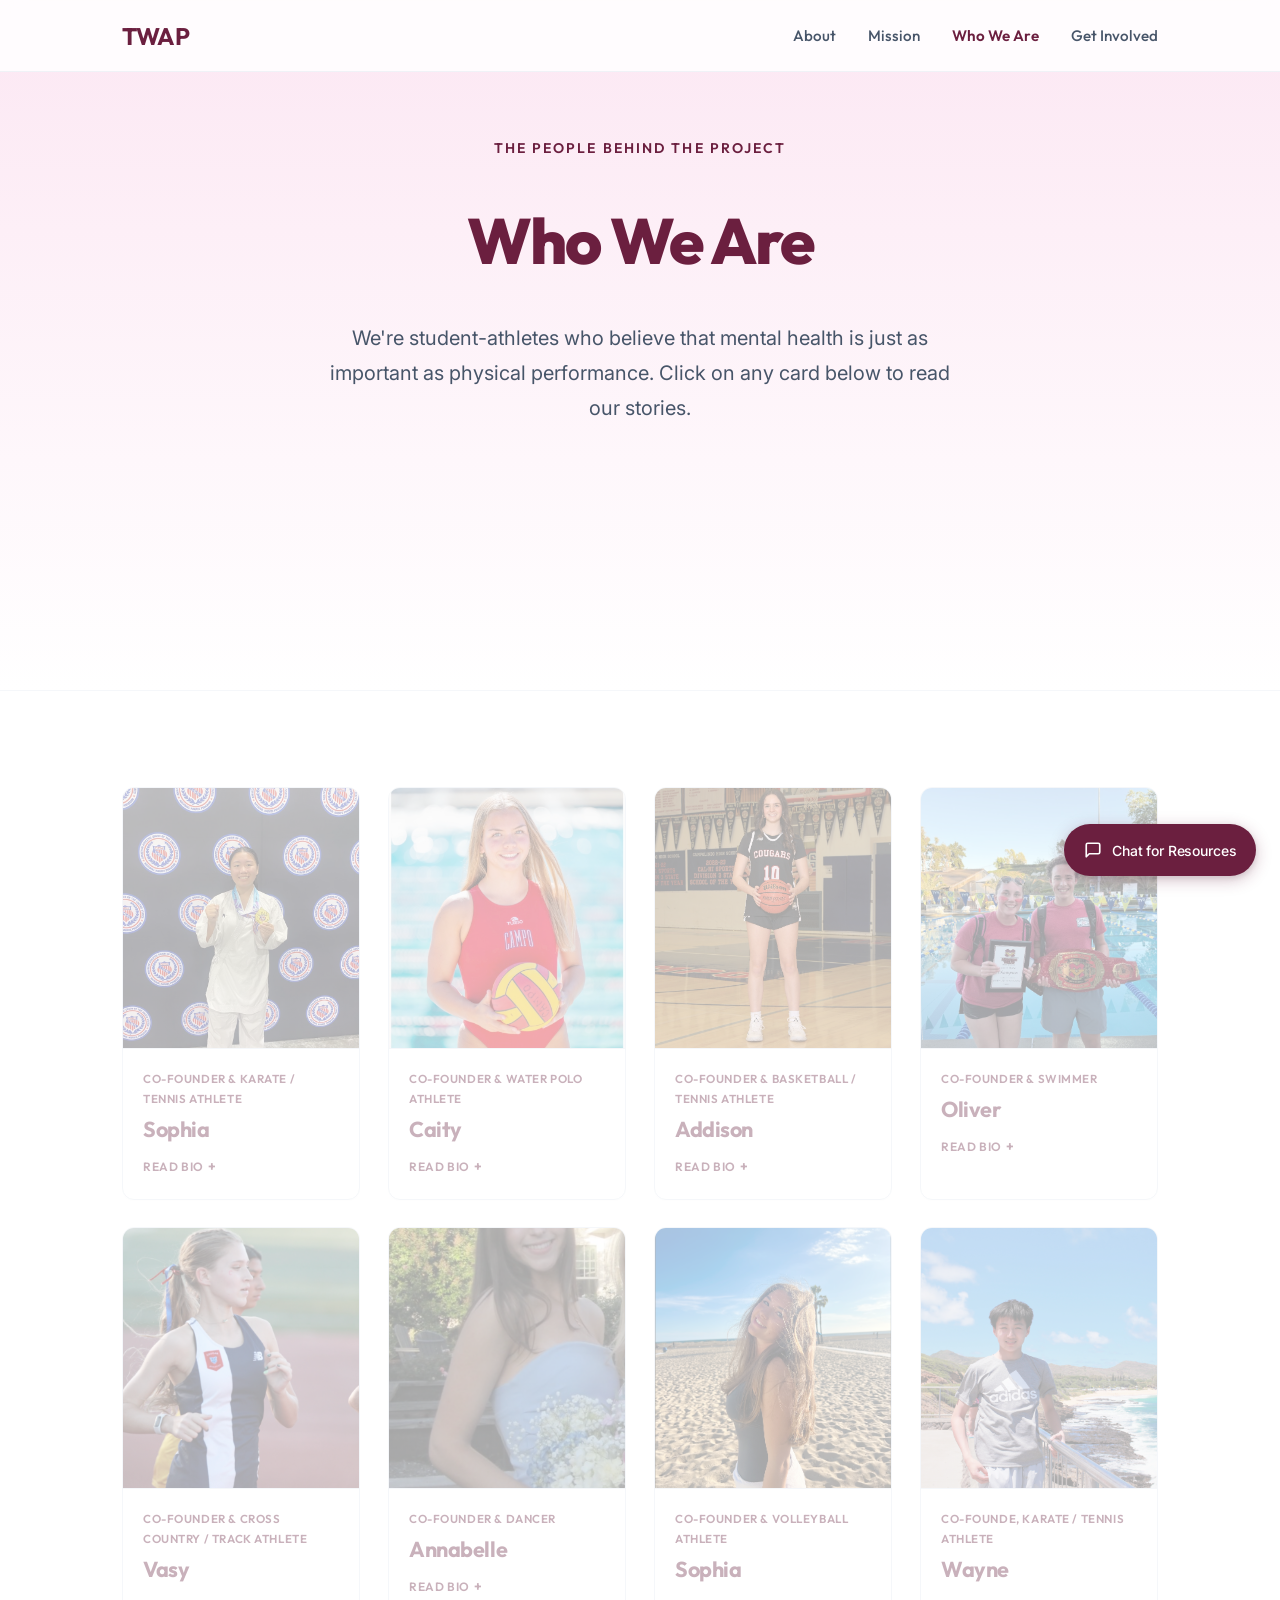
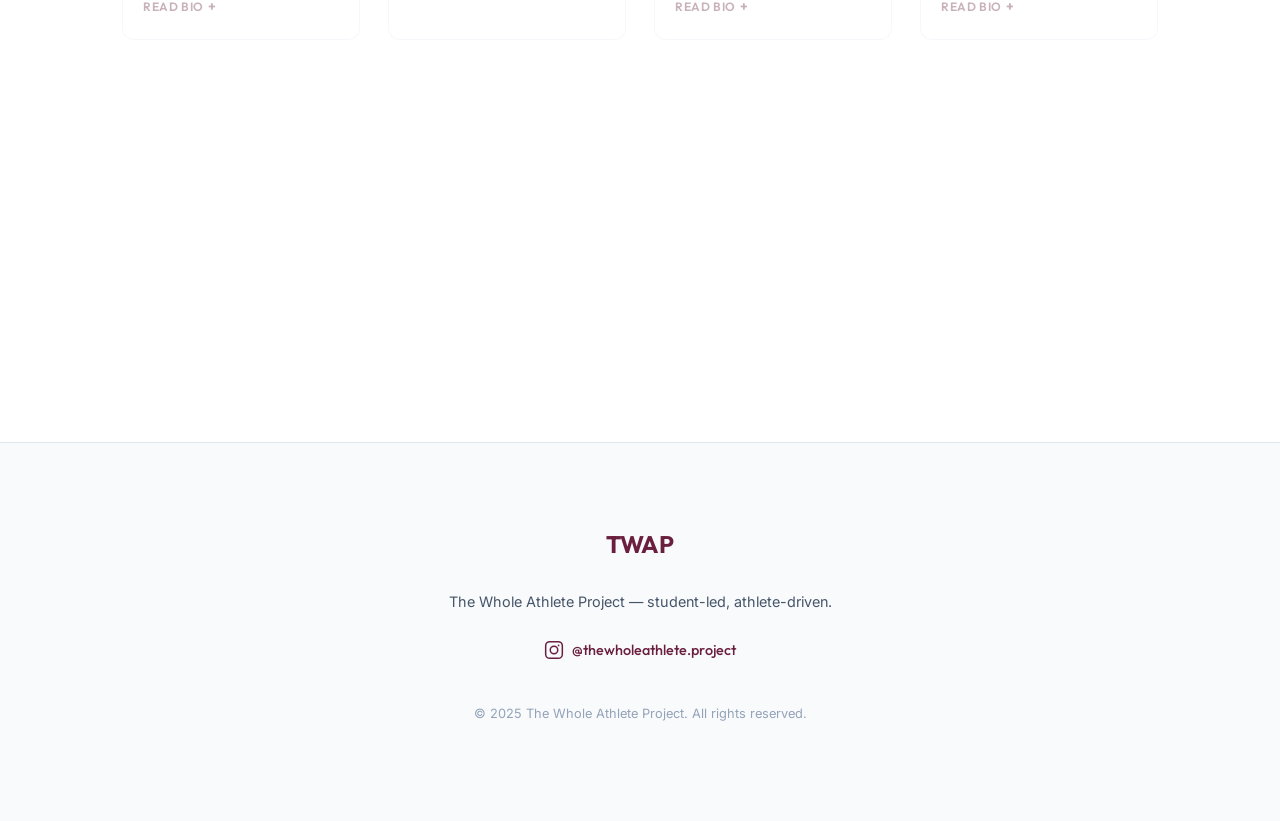
==== commit f96b03ec: "Add files via upload" ====
--- a/team.html
+++ b/team.html
@@ -8,14 +8,14 @@
   <title>Who We Are — The Whole Athlete Project</title>
   <meta name="description" content="Meet the student-athletes and advocates behind TWAP — The Whole Athlete Project." />
 
-  <!-- Inter font from Google Fonts -->
+  <!-- Preconnect to Google Fonts -->
   <link rel="preconnect" href="https://fonts.googleapis.com" />
   <link rel="preconnect" href="https://fonts.gstatic.com" crossorigin />
-  <link href="https://fonts.googleapis.com/css2?family=Inter:wght@300;400;500;600&display=swap" rel="stylesheet" />
 
   <link rel="stylesheet" href="style.css" />
   <link rel="stylesheet" href="team.css" />
 
+  <!-- Favicon — TWAP logo shown in browser tab -->
   <link rel="icon" type="image/png" href="favicon.png" />
   <link rel="apple-touch-icon" href="favicon.png" />
 </head>
@@ -27,31 +27,14 @@
     <nav class="nav-inner" aria-label="Main navigation">
       <a href="index.html" class="nav-logo">TWAP</a>
 
-      <!-- Desktop links -->
+      <!-- Desktop links (Static & Elegant) -->
       <ul class="nav-links" role="list">
         <li><a href="index.html#about" class="nav-link">About</a></li>
         <li><a href="index.html#mission" class="nav-link">Mission</a></li>
         <li><a href="team.html" class="nav-link nav-link--active">Who We Are</a></li>
         <li><a href="index.html#contact" class="nav-link">Get Involved</a></li>
       </ul>
-
-      <!-- Mobile hamburger -->
-      <button id="hamburger" aria-label="Toggle menu" aria-expanded="false">
-        <span></span>
-        <span></span>
-        <span></span>
-      </button>
     </nav>
-
-    <!-- Mobile menu drawer -->
-    <div id="mobile-menu" aria-hidden="true">
-      <ul role="list">
-        <li><a href="index.html#about" class="mob-link">About</a></li>
-        <li><a href="index.html#mission" class="mob-link">Mission</a></li>
-        <li><a href="team.html" class="mob-link">Who We Are</a></li>
-        <li><a href="index.html#contact" class="mob-link">Get Involved</a></li>
-      </ul>
-    </div>
   </header>
 
   <main>
@@ -59,11 +42,11 @@
     <!-- ─── PAGE HERO ─────────────────────────────────── -->
     <section id="team-hero">
       <div class="container team-hero-content">
-        <p class="eyebrow">The People Behind the Project</p>
-        <h1>Who We Are</h1>
-        <p class="hero-sub">
+        <p class="eyebrow reveal">The People Behind the Project</p>
+        <h1 class="reveal delay-1">Who We Are</h1>
+        <p class="hero-sub reveal delay-2">
           We're student-athletes who believe that mental health is just as important
-          as physical performance. This is who we are!
+          as physical performance. Click on any card below to read our stories.
         </p>
       </div>
     </section>
@@ -75,7 +58,7 @@
         <div class="team-grid">
 
           <!-- ── Sophia ── -->
-          <article class="team-card" id="card-sophia">
+          <article class="team-card reveal" id="card-sophia">
             <div class="card-photo-wrap">
               <img
                 src="sophia-hong.jpg"
@@ -99,7 +82,7 @@
           </article>
 
           <!-- ── Caity ── -->
-          <article class="team-card" id="card-caity">
+          <article class="team-card reveal delay-1" id="card-caity">
             <div class="card-photo-wrap">
               <img src="caity-hong.jpg" alt="Caity — Co-Founder, water polo player at Campo" class="card-photo" />
               <div class="card-photo-overlay"></div>
@@ -120,7 +103,7 @@
           </article>
 
           <!-- ── Addison ── -->
-          <article class="team-card" id="card-addison">
+          <article class="team-card reveal delay-2" id="card-addison">
             <div class="card-photo-wrap">
               <img
                 src="addison-davis.jpg"
@@ -142,7 +125,7 @@
           </article>
 
           <!-- ── Oliver ── -->
-          <article class="team-card" id="card-oliver">
+          <article class="team-card reveal delay-3" id="card-oliver">
             <div class="card-photo-wrap">
               <img
                 src="oliver-winter.jpg"
@@ -163,7 +146,7 @@
           </article>
 
           <!-- ── Vasy ── -->
-          <article class="team-card" id="card-vasy">
+          <article class="team-card reveal" id="card-vasy">
             <div class="card-photo-wrap">
               <img
                 src="vasy-pridatko.jpg"
@@ -184,7 +167,7 @@
           </article>
 
           <!-- ── Annabelle ── -->
-          <article class="team-card" id="card-annabelle">
+          <article class="team-card reveal delay-1" id="card-annabelle">
             <div class="card-photo-wrap">
               <img
                 src="annabelle-sullivan.jpg"
@@ -212,7 +195,7 @@
           </article>
 
           <!-- ── Sophia (Volleyball) ── -->
-          <article class="team-card" id="card-sophia-v">
+          <article class="team-card reveal delay-2" id="card-sophia-v">
             <div class="card-photo-wrap">
               <img
                 src="sophia-volleyball.jpg"
@@ -234,18 +217,18 @@
           </article>
 
           <!-- ── Wayne ── -->
-          <article class="team-card" id="card-wayne">
+          <article class="team-card reveal delay-3" id="card-wayne">
             <div class="card-photo-wrap">
               <img
                 src="wayne-dong.jpg"
-                alt="Wayne Dong — Co-Founder"
+                alt="Wayne Dong — Co-Founder & Tennis / Karate Athlete"
                 class="card-photo"
                 onerror="this.style.display='none';this.parentElement.classList.add('photo-missing')"
               />
               <div class="card-photo-overlay"></div>
             </div>
             <div class="card-body">
-              <span class="card-role">Co-Founder & Karate / Tennis Athlete</span>
+              <span class="card-role">Co-Founde, Karate / Tennis Athlete</span>
               <h2 class="card-name">Wayne</h2>
               <p class="card-bio">
                 My name is Wayne Dong and I am excited to be part of The Whole Athlete Project.
@@ -258,7 +241,7 @@
         </div>
 
         <!-- CTA nudge -->
-        <div class="team-cta">
+        <div class="team-cta reveal">
           <p>Want to join the team or start a chapter at your school?</p>
           <a href="index.html#contact" class="btn">Get Involved</a>
         </div>
@@ -288,6 +271,7 @@
   </footer>
 
   <script src="script.js"></script>
+  <script src="resource-guide.js"></script>
 </body>
 
-</html>
+</html>
--- a/style.css
+++ b/style.css
@@ -1,476 +1,429 @@
 /* ─────────────────────────────────────────────────────
    TWAP — The Whole Athlete Project
-   Stylesheet: minimalist, pastel, Inter font
+   Stylesheet: Premium Editorial Storytelling (Light Theme)
    ───────────────────────────────────────────────────── */
 
-/* ── Variables ─────────────────────────────────────── */
+@import url('https://fonts.googleapis.com/css2?family=Inter:wght@300;400;500;600&family=Outfit:wght@300;400;500;600;700;800&display=swap');
+
+/* ── Variables & Design System ──────────────────────── */
 :root {
-  /* Pastel pink palette */
-  --blue:        #fce7f3;   /* pastel pink background accents */
-  --blue-mid:    #f9a8d4;   /* medium pink for borders */
-  --blue-ink:    #6b1f3f;   /* deep rose for headings */
-  --green:       #fdf2f8;   /* light blush */
-  --green-mid:   #f472b6;
-  --purple:      #fce7f3;   /* soft pink */
-  --purple-mid:  #f9a8d4;
-
-  /* Neutrals */
+  /* Pastel & Rose identity colors */
+  --blue-ink:    #6b1f3f;   /* Deep ink rose */
+  --blue-mid:    #f9a8d4;   /* Soft pink border */
+  --blue:        #fce7f3;   /* Soft pink background accent */
   --white:       #ffffff;
-  --off-white:   #f8fafc;
+  --off-white:   #f8fafc;   /* Slate off-white background */
+  
+  /* Slate neutral colors */
+  --gray-50:     #f8fafc;
   --gray-100:    #f1f5f9;
   --gray-200:    #e2e8f0;
   --gray-400:    #94a3b8;
   --gray-600:    #475569;
   --gray-800:    #1e293b;
 
+  /* Semantic colors */
+  --text-primary:   #1e293b;
+  --text-secondary: #475569;
+  --border-color:   #e2e8f0;
+
   /* Typography */
-  --font:        'Inter', system-ui, sans-serif;
-
-  /* Spacing */
-  --section-pad: 7rem 0;
-  --nav-h:       64px;
-  --radius:      10px;
+  --font-display: 'Outfit', system-ui, -apple-system, sans-serif;
+  --font-body:    'Inter', system-ui, -apple-system, sans-serif;
+
+  /* Pacing Spacing */
+  --section-pad: 9.5rem 0;
+  --nav-h:       72px;
+  --radius:      12px;
   --radius-sm:   6px;
-
+  --radius-lg:   24px;
+  
   /* Transitions */
-  --ease:        0.2s ease;
+  --ease:        0.6s cubic-bezier(0.16, 1, 0.3, 1);
+  --ease-slow:   0.8s cubic-bezier(0.16, 1, 0.3, 1);
 }
 
 /* ── Reset ─────────────────────────────────────────── */
 *, *::before, *::after { box-sizing: border-box; margin: 0; padding: 0; }
-html { scroll-behavior: smooth; font-size: 16px; }
+html { scroll-behavior: smooth; font-size: 16px; background: var(--white); }
 
 body {
-  font-family: var(--font);
+  font-family: var(--font-body);
   background: var(--white);
-  color: var(--gray-800);
-  line-height: 1.7;
+  color: var(--text-primary);
+  line-height: 1.75;
   -webkit-font-smoothing: antialiased;
 }
 
-img, svg { display: block; max-width: 100%; }
+img, svg { display: block; max-width: 100%; height: auto; }
 a { color: inherit; text-decoration: none; }
 ul { list-style: none; }
 button { cursor: pointer; font-family: inherit; border: none; background: none; }
 textarea { resize: vertical; }
 
-/* ── Container ─────────────────────────────────────── */
+/* ── Narrative Layout Container ────────────────────── */
 .container {
-  max-width: 860px;
+  max-width: 960px;
   margin: 0 auto;
   padding: 0 2rem;
 }
 
-/* ── Section layout ────────────────────────────────── */
-/* Two-column: narrow label on the left, content on the right */
-.section-layout {
-  display: grid;
-  grid-template-columns: 140px 1fr;
-  gap: 0 3.5rem;
-  align-items: start;
-}
-
-.section-label {
-  font-size: 0.72rem;
-  font-weight: 600;
-  text-transform: uppercase;
-  letter-spacing: 0.12em;
-  color: var(--gray-400);
-  padding-top: 0.35rem;  /* align with h2 cap height */
-}
-
-/* ── Typography ────────────────────────────────────── */
-h1 {
-  font-size: clamp(2.6rem, 6vw, 4rem);
-  font-weight: 600;
-  line-height: 1.1;
-  letter-spacing: -1px;
-  color: var(--blue-ink);
-  margin-bottom: 1.25rem;
-}
-
-h2 {
-  font-size: 1.35rem;
-  font-weight: 600;
-  color: var(--gray-800);
-  margin-bottom: 1rem;
-  letter-spacing: -0.2px;
-}
-
-p {
-  color: var(--gray-600);
-  font-size: 0.975rem;
-  margin-bottom: 0.9rem;
-}
-
-p:last-child { margin-bottom: 0; }
-
-.eyebrow {
-  font-size: 0.78rem;
-  font-weight: 500;
-  text-transform: uppercase;
-  letter-spacing: 0.14em;
-  color: var(--gray-400);
-  margin-bottom: 1.1rem;
-}
-
-/* ── Button ────────────────────────────────────────── */
-.btn {
-  display: inline-block;
-  padding: 0.65rem 1.5rem;
-  background: var(--blue-ink);
-  color: var(--white);
-  font-size: 0.875rem;
-  font-weight: 500;
-  border-radius: var(--radius-sm);
-  transition: background var(--ease), transform var(--ease);
-}
-.btn:hover {
-  background: #16304f;
-  transform: translateY(-1px);
-}
-
-/* ── Header / Nav ──────────────────────────────────── */
+/* ── Scroll Section Emphasis Scaling ──────────────── */
+section {
+  padding: var(--section-pad);
+  background: var(--white);
+  opacity: 0.35;
+  filter: grayscale(12%);
+  transition: opacity var(--ease-slow), filter var(--ease-slow);
+  will-change: opacity, filter;
+}
+section.section--active {
+  opacity: 1;
+  filter: none;
+}
+section:nth-of-type(even) {
+  background: var(--off-white);
+}
+
+/* ── Scroll Reveal System ──────────────────────────── */
+.reveal {
+  opacity: 0;
+  transform: translateY(28px);
+  transition: opacity var(--ease-slow), transform var(--ease-slow);
+  will-change: opacity, transform;
+}
+.reveal.reveal--visible {
+  opacity: 1;
+  transform: translateY(0);
+}
+
+/* Delay modifiers for sequential narrative pacing */
+.delay-1 { transition-delay: 0.15s; }
+.delay-2 { transition-delay: 0.3s; }
+.delay-3 { transition-delay: 0.45s; }
+
+/* ── Navigation (Minimalist Editorial) ──────────────── */
 #site-header {
   position: fixed;
-  top: 0; left: 0; right: 0;
+  top: 0;
+  left: 0;
+  width: 100%;
+  height: var(--nav-h);
   z-index: 100;
-  background: rgba(255,255,255,0.88);
+  background: rgba(255, 255, 255, 0.85);
   backdrop-filter: blur(12px);
   -webkit-backdrop-filter: blur(12px);
-  border-bottom: 1px solid var(--gray-200);
-  height: var(--nav-h);
+  border-bottom: 1px solid rgba(226, 232, 240, 0.5);
+  transition: box-shadow 0.3s ease;
 }
 
 .nav-inner {
-  max-width: 860px;
+  max-width: 1100px;
   margin: 0 auto;
+  height: 100%;
   padding: 0 2rem;
-  height: var(--nav-h);
   display: flex;
   align-items: center;
-  gap: 2rem;
+  justify-content: space-between;
 }
 
 .nav-logo {
-  font-size: 1.1rem;
-  font-weight: 600;
-  letter-spacing: -0.3px;
-  color: var(--blue-ink);
-  margin-right: auto;
+  font-family: var(--font-display);
+  font-size: 1.5rem;
+  font-weight: 700;
+  color: var(--blue-ink);
+  letter-spacing: -0.02em;
 }
 
 .nav-links {
   display: flex;
-  align-items: center;
-  gap: 0.25rem;
+  gap: 2rem;
 }
 
 .nav-link {
-  font-size: 0.875rem;
-  font-weight: 500;
-  color: var(--gray-600);
-  padding: 0.4rem 0.75rem;
-  border-radius: var(--radius-sm);
-  transition: color var(--ease), background var(--ease);
-}
-.nav-link:hover {
-  color: var(--gray-800);
-  background: var(--gray-100);
-}
-
-/* Hamburger */
-#hamburger {
-  display: none;
-  flex-direction: column;
-  gap: 5px;
-  padding: 6px;
-  border-radius: var(--radius-sm);
-}
-#hamburger span {
-  display: block;
-  width: 20px;
-  height: 1.5px;
-  background: var(--gray-800);
-  border-radius: 2px;
-  transition: transform var(--ease), opacity var(--ease);
-}
-#hamburger.open span:nth-child(1) { transform: translateY(6.5px) rotate(45deg); }
-#hamburger.open span:nth-child(2) { opacity: 0; }
-#hamburger.open span:nth-child(3) { transform: translateY(-6.5px) rotate(-45deg); }
-
-/* Mobile menu */
-#mobile-menu {
-  display: none;
-  background: var(--white);
-  border-bottom: 1px solid var(--gray-200);
-  padding: 0.75rem 2rem 1rem;
-}
-#mobile-menu.open { display: block; }
-
-.mob-link {
-  display: block;
-  padding: 0.7rem 0;
+  font-family: var(--font-display);
   font-size: 0.95rem;
   font-weight: 500;
-  color: var(--gray-600);
-  border-bottom: 1px solid var(--gray-100);
-}
-.mob-link:last-child { border-bottom: none; }
-.mob-link:hover { color: var(--gray-800); }
-
-/* ── Hero ──────────────────────────────────────────── */
+  color: var(--text-secondary);
+  transition: color 0.2s ease;
+}
+.nav-link:hover, .nav-link--active {
+  color: var(--blue-ink);
+}
+
+/* ── Hero (The Hook) ────────────────────────────────── */
 #hero {
-  min-height: 100vh;
+  min-height: 92vh;
   display: flex;
   align-items: center;
   padding-top: var(--nav-h);
-  background: linear-gradient(155deg, #fce7f3 0%, var(--white) 55%, #fdf4ff 100%);
-}
-
-.hero-content { padding: 5rem 2rem; }
+  background: linear-gradient(185deg, var(--blue) 0%, var(--white) 80%);
+  opacity: 1; /* Always visible at start */
+  filter: none;
+}
+
+.hero-content {
+  text-align: center;
+}
+
+.eyebrow {
+  font-family: var(--font-display);
+  font-size: 0.875rem;
+  font-weight: 600;
+  color: var(--blue-ink);
+  text-transform: uppercase;
+  letter-spacing: 0.15em;
+  margin-bottom: 1.5rem;
+}
+
+#hero h1 {
+  font-family: var(--font-display);
+  font-size: 4.5rem;
+  font-weight: 800;
+  line-height: 1.1;
+  color: var(--blue-ink);
+  letter-spacing: -0.03em;
+  margin-bottom: 2rem;
+}
 
 .hero-sub {
-  font-size: 1.05rem;
-  color: var(--gray-600);
-  max-width: 500px;
+  font-size: 1.25rem;
+  color: var(--text-secondary);
+  max-width: 640px;
+  margin: 0 auto 3rem;
+  font-weight: 400;
+}
+
+.btn {
+  display: inline-flex;
+  align-items: center;
+  justify-content: center;
+  padding: 0.85rem 2rem;
+  font-family: var(--font-display);
+  font-size: 0.95rem;
+  font-weight: 600;
+  background-color: var(--blue-ink);
+  color: var(--white) !important;
+  border-radius: var(--radius-sm);
+  transition: transform 0.2s ease, background-color 0.2s ease;
+}
+.btn:hover {
+  background-color: #551832;
+  transform: translateY(-1px);
+}
+
+/* ── Section Structure (Chapters) ───────────────────── */
+.section-layout {
+  display: grid;
+  grid-template-columns: 200px 1fr;
+  gap: 4rem;
+}
+
+.section-label {
+  font-family: var(--font-display);
+  font-size: 0.875rem;
+  font-weight: 600;
+  color: var(--blue-ink);
+  text-transform: uppercase;
+  letter-spacing: 0.12em;
+  padding-top: 0.5rem;
+}
+
+.section-body h2 {
+  font-family: var(--font-display);
+  font-size: 2.5rem;
+  font-weight: 700;
+  line-height: 1.2;
+  color: var(--blue-ink);
+  letter-spacing: -0.02em;
   margin-bottom: 2rem;
 }
 
-/* ── About ─────────────────────────────────────────── */
-#about {
-  padding: var(--section-pad);
-  background: var(--white);
-  border-top: 1px solid var(--gray-200);
-}
-
-/* ── Mission ───────────────────────────────────────── */
+.section-body p {
+  color: var(--text-secondary);
+  font-size: 1.0625rem;
+  margin-bottom: 1.5rem;
+}
+
+/* ── Chapter 2: The Core Mission (Quote) ─────────────── */
 #mission {
-  padding: var(--section-pad);
   background: var(--off-white);
-  border-top: 1px solid var(--gray-200);
 }
 
 blockquote {
-  border-left: 2px solid var(--blue-mid);
-  padding: 1.25rem 1.5rem;
-  margin: 1.25rem 0 0;
-  background: #fce7f3;
-  border-radius: 0 var(--radius) var(--radius) 0;
-  font-size: 0.975rem;
-  color: var(--gray-800);
-  line-height: 1.75;
-  font-style: normal;
-}
-
-/* ── Contact ───────────────────────────────────────── */
-#contact {
-  padding: var(--section-pad);
-  background: var(--white);
-  border-top: 1px solid var(--gray-200);
-}
-
-.chapter-callout {
-  background: var(--blue);
-  border: 1px solid var(--blue-mid);
+  font-family: var(--font-display);
+  font-size: 1.85rem;
+  font-weight: 400;
+  line-height: 1.45;
+  color: var(--blue-ink);
+  letter-spacing: -0.01em;
+  position: relative;
+  padding: 1.5rem 0;
+}
+blockquote::before {
+  content: '“';
+  font-size: 5rem;
+  position: absolute;
+  left: -2.5rem;
+  top: -1.5rem;
+  color: var(--blue-mid);
+  opacity: 0.4;
+  font-family: Georgia, serif;
+}
+
+/* ── Chapter 4: Collage Grid (In Action) ─────────────── */
+.photo-grid {
+  display: grid;
+  grid-template-columns: repeat(3, 1fr);
+  gap: 1.5rem;
+  margin-top: 3.5rem;
+}
+
+.photo-cell {
+  position: relative;
+  overflow: hidden;
   border-radius: var(--radius);
-  padding: 2rem;
-  margin-bottom: 3rem;
-  text-align: center;
-}
-
-.chapter-callout h3 {
-  font-size: 1.25rem;
+  border: 1px solid var(--border-color);
+  box-shadow: 0 1px 3px rgba(0,0,0,0.03);
+  transition: transform 0.4s var(--ease);
+}
+.photo-cell:hover {
+  transform: translateY(-4px);
+}
+
+.photo-cell img {
+  width: 100%;
+  height: 100%;
+  object-fit: cover;
+  transition: transform 0.6s var(--ease);
+}
+.photo-cell:hover img {
+  transform: scale(1.03);
+}
+
+/* Asymmetrical Collaging */
+.photo-wide {
+  grid-column: span 2;
+  aspect-ratio: 1.8 / 1;
+}
+
+.photo-tall {
+  grid-row: span 2;
+  aspect-ratio: 1 / 1.6;
+}
+
+/* Normal square cell ratios */
+.photo-cell:not(.photo-wide):not(.photo-tall) {
+  aspect-ratio: 1 / 1;
+}
+
+/* ── Chapter 5: Minimal Invitation (Contact Form) ────── */
+#contact-form {
+  margin-top: 3rem;
+  max-width: 600px;
+}
+
+.form-group {
+  margin-bottom: 2.25rem;
+}
+
+.form-group label {
+  display: block;
+  font-family: var(--font-display);
+  font-size: 0.8rem;
   font-weight: 600;
   color: var(--blue-ink);
-  margin-bottom: 0.5rem;
-}
-
-.chapter-callout p {
-  margin-bottom: 1.5rem;
-  color: var(--gray-800);
-}
-
-.btn-outline {
-  background: transparent;
-  color: var(--blue-ink);
-  border: 1.5px solid var(--blue-ink);
-}
-
-.btn-outline:hover {
-  background: var(--blue-ink);
-  color: var(--white);
-}
-
-/* Form */
-#contact-form {
-  margin-top: 1.5rem;
-  display: flex;
-  flex-direction: column;
-  gap: 1.1rem;
-}
-
-.form-group {
-  display: flex;
-  flex-direction: column;
-  gap: 0.35rem;
-}
-
-.form-group label {
-  font-size: 0.8rem;
-  font-weight: 500;
-  color: var(--gray-600);
-  letter-spacing: 0.02em;
+  text-transform: uppercase;
+  letter-spacing: 0.1em;
+  margin-bottom: 0.6rem;
 }
 
 .form-group input,
 .form-group textarea {
-  font-family: var(--font);
-  font-size: 0.925rem;
-  color: var(--gray-800);
-  background: var(--off-white);
-  border: 1px solid var(--gray-200);
-  border-radius: var(--radius-sm);
-  padding: 0.65rem 0.9rem;
+  width: 100%;
+  padding: 0.8rem 0;
+  background: transparent;
+  border: none;
+  border-bottom: 1px solid var(--gray-200);
+  font-family: var(--font-body);
+  font-size: 1rem;
+  color: var(--text-primary);
   outline: none;
-  transition: border-color var(--ease), box-shadow var(--ease);
+  transition: border-bottom-color 0.25s ease;
 }
 
 .form-group input:focus,
 .form-group textarea:focus {
-  border-color: var(--blue-mid);
-  box-shadow: 0 0 0 3px rgba(249,168,212,0.25);
-}
-
-/* ── Footer ────────────────────────────────────────── */
+  border-bottom-color: var(--blue-ink);
+}
+
+#contact-form .btn {
+  margin-top: 1rem;
+  border: none;
+}
+
+/* ── Footer ─────────────────────────────────────────── */
 #site-footer {
-  border-top: 1px solid var(--gray-200);
-  padding: 3rem 0;
   background: var(--off-white);
+  padding: 5rem 0 6rem;
+  border-top: 1px solid var(--border-color);
+  font-size: 0.9rem;
+  color: var(--text-secondary);
 }
 
 .footer-inner {
   display: flex;
   flex-direction: column;
   align-items: center;
-  gap: 0.6rem;
+  gap: 1.5rem;
   text-align: center;
 }
 
 .footer-logo {
-  font-size: 1rem;
-  font-weight: 600;
-  letter-spacing: -0.2px;
-  color: var(--blue-ink);
-}
-
-.footer-inner p {
-  font-size: 0.85rem;
-  color: var(--gray-400);
-}
-
-/* Instagram link */
+  font-family: var(--font-display);
+  font-size: 1.5rem;
+  font-weight: 700;
+  color: var(--blue-ink);
+  letter-spacing: -0.02em;
+}
+
 .instagram-link {
   display: inline-flex;
   align-items: center;
-  gap: 0.45rem;
-  font-size: 0.85rem;
+  gap: 8px;
+  font-family: var(--font-display);
   font-weight: 500;
-  color: var(--gray-600);
-  padding: 0.4rem 0.9rem;
-  border: 1px solid var(--gray-200);
-  border-radius: 20px;
-  transition: color var(--ease), border-color var(--ease), background var(--ease);
-  margin-top: 0.25rem;
+  color: var(--blue-ink);
+  transition: opacity 0.2s ease;
 }
 .instagram-link:hover {
-  color: var(--blue-ink);
-  border-color: var(--blue-mid);
-  background: #fce7f3;
+  opacity: 0.8;
 }
 
 .footer-copy {
-  font-size: 0.78rem;
+  font-size: 0.8rem;
   color: var(--gray-400);
-  margin-top: 0.5rem;
-}
-
-/* ── Gallery ───────────────────────────────────────── */
-#gallery {
-  padding: var(--section-pad);
-  background: var(--white);
-  border-top: 1px solid var(--gray-200);
-}
-
-/* header row inside gallery reuses .section-layout */
-#gallery .section-layout {
-  margin-bottom: 2rem;
-}
-
-/* CSS grid: 3 equal columns, auto rows at ~240px */
-.photo-grid {
-  display: grid;
-  grid-template-columns: repeat(3, 1fr);
-  grid-auto-rows: 240px;
-  gap: 0.75rem;
-  grid-auto-flow: dense; /* backfill gaps left by wide/tall cells */
-}
-
-.photo-cell {
-  overflow: hidden;
-  border-radius: var(--radius);
-  background: var(--gray-100);
-  margin: 0;
-}
-
-.photo-cell img {
-  width: 100%;
-  height: 100%;
-  object-fit: cover;
-  transition: transform 0.35s ease;
-}
-
-.photo-cell:hover img {
-  transform: scale(1.03);
-}
-
-/* Wide card: spans 2 columns */
-.photo-wide {
-  grid-column: span 2;
-}
-
-/* Tall card: spans 2 rows */
-.photo-tall {
-  grid-row: span 2;
-}
-
-/* ── Responsive ────────────────────────────────────── */
-@media (max-width: 640px) {
-  /* Stack section labels above content on mobile */
+  margin-top: 1rem;
+}
+
+/* ── Responsive Mobile Layouts ─────────────────────── */
+@media (max-width: 860px) {
+  #hero h1 { font-size: 3rem; }
   .section-layout {
     grid-template-columns: 1fr;
-    gap: 0.4rem;
+    gap: 1.5rem;
   }
-
   .section-label {
-    padding-top: 0;
+    border-bottom: 2px solid var(--blue);
+    padding-bottom: 0.5rem;
+    margin-bottom: 1rem;
   }
-
-  .nav-links { display: none; }
-  #hamburger { display: flex; }
-
-  .hero-content { padding: 4rem 2rem 3rem; }
-
-  h1 { font-size: 2.4rem; }
-
-  /* Single column photo grid on mobile */
   .photo-grid {
     grid-template-columns: 1fr;
-    grid-auto-rows: 260px;
   }
-  .photo-wide,
-  .photo-tall {
+  .photo-wide, .photo-tall {
     grid-column: span 1;
     grid-row: span 1;
+    aspect-ratio: 1.2 / 1;
   }
 }
--- a/team.css
+++ b/team.css
@@ -1,216 +1,236 @@
 /* ─────────────────────────────────────────────────────
    TWAP — team.css
    Styles specific to the Who We Are page (team.html)
-   Inherits all variables and base styles from style.css
    ───────────────────────────────────────────────────── */
 
-/* ── Team Hero ──────────────────────────────────────── */
+/* ── Hero Override ──────────────────────────────────── */
 #team-hero {
-  min-height: 42vh;
+  min-height: 48vh;
   display: flex;
   align-items: center;
   padding-top: var(--nav-h);
-  background: linear-gradient(155deg, #fce7f3 0%, var(--white) 55%, #fdf4ff 100%);
+  background: linear-gradient(180deg, var(--blue) 0%, var(--white) 100%);
+  opacity: 1;
+  filter: none;
 }
 
 .team-hero-content {
-  padding: 5rem 2rem 4rem;
-}
-
-/* ── Active nav state ───────────────────────────────── */
+  padding: 4rem 2rem;
+  text-align: center;
+}
+
+.team-hero-content h1 {
+  font-family: var(--font-display);
+  font-size: 4rem;
+  font-weight: 800;
+  color: var(--blue-ink);
+  letter-spacing: -0.03em;
+  margin-bottom: 1.5rem;
+}
+
+/* ── Active navigation indicator ─────────────────────── */
 .nav-link--active {
   color: var(--blue-ink) !important;
-  background: #fce7f3;
-  border-radius: var(--radius-sm);
-}
-
-/* ── Team grid section ──────────────────────────────── */
+  font-weight: 600;
+}
+
+/* ── Team Grid Section ───────────────────────────────── */
 #team-grid-section {
-  padding: 5rem 0 6rem;
+  padding: 6rem 0 8rem;
   background: var(--white);
-  border-top: 1px solid var(--gray-200);
-}
-
-/* Wider container so 4 cards fit comfortably */
+  border-top: 1px solid var(--border-color);
+}
+
 #team-grid-section .container {
   max-width: 1100px;
 }
 
-/* Grid: 4 columns on desktop */
 .team-grid {
   display: grid;
   grid-template-columns: repeat(4, 1fr);
-  gap: 1.5rem;
-}
-
-/* ── Team Card ──────────────────────────────────────── */
+  gap: 1.75rem;
+}
+
+/* ── Team Card (Editorial Click-to-Expand) ──────────── */
 .team-card {
   border-radius: var(--radius);
-  border: 1px solid var(--gray-200);
+  border: 1px solid var(--border-color);
   background: var(--white);
   overflow: hidden;
   display: flex;
   flex-direction: column;
-  box-shadow: 0 1px 4px rgba(0, 0, 0, 0.04);
-  transition:
-    transform 0.28s ease,
-    box-shadow 0.28s ease,
-    border-color 0.28s ease;
-}
-
+  box-shadow: 0 1px 3px rgba(0,0,0,0.02);
+  cursor: pointer;
+  transition: transform 0.4s var(--ease), box-shadow 0.4s var(--ease), border-color 0.3s ease;
+  will-change: transform, box-shadow;
+}
+
+/* Standout on click expand */
 .team-card:hover {
-  transform: translateY(-6px);
-  box-shadow:
-    0 12px 32px rgba(107, 31, 63, 0.10),
-    0 2px 8px rgba(0, 0, 0, 0.06);
+  transform: translateY(-4px);
+  box-shadow: 0 12px 28px rgba(107, 31, 63, 0.05), 0 4px 8px rgba(0,0,0,0.02);
   border-color: var(--blue-mid);
 }
 
-/* ── Photo block ────────────────────────────────────── */
+/* Photo Block */
 .card-photo-wrap {
   position: relative;
   width: 100%;
-  /* 4:5 aspect ratio — great for portrait photos */
-  padding-top: 125%;
+  padding-top: 110%; /* Tall ratio */
   overflow: hidden;
   background: var(--gray-100);
+  border-bottom: 1px solid var(--border-color);
 }
 
 .card-photo {
   position: absolute;
-  inset: 0;
+  top: 0;
+  left: 0;
   width: 100%;
   height: 100%;
   object-fit: cover;
-  object-position: top center;
-  transition: transform 0.5s ease;
-}
-
+  transition: transform 0.6s var(--ease);
+}
 .team-card:hover .card-photo {
-  transform: scale(1.04);
-}
-
-/* Graceful placeholder when photo file is missing */
-.card-photo-wrap.photo-missing {
+  transform: scale(1.02);
+}
+
+.card-photo-overlay {
+  position: absolute;
+  top: 0;
+  left: 0;
+  width: 100%;
+  height: 100%;
+  background: linear-gradient(180deg, rgba(255,255,255,0) 60%, rgba(107,31,63,0.03) 100%);
+  pointer-events: none;
+}
+
+/* Body Text Block */
+.card-body {
+  padding: 1.25rem;
+  display: flex;
+  flex-direction: column;
+  flex-grow: 1;
+}
+
+.card-role {
+  font-family: var(--font-display);
+  font-size: 0.725rem;
+  font-weight: 600;
+  color: var(--blue-ink);
+  text-transform: uppercase;
+  letter-spacing: 0.05em;
+  margin-bottom: 0.5rem;
+}
+
+.card-name {
+  font-family: var(--font-display);
+  font-size: 1.35rem;
+  font-weight: 700;
+  color: var(--blue-ink);
+  letter-spacing: -0.02em;
+  line-height: 1.2;
+}
+
+/* Collapsed bio container */
+.card-bio {
+  font-size: 0.875rem;
+  color: var(--text-secondary);
+  line-height: 1.6;
+  max-height: 0;
+  overflow: hidden;
+  opacity: 0;
+  margin-top: 0;
+  transition: max-height 0.5s cubic-bezier(0.16, 1, 0.3, 1), opacity 0.4s ease, margin-top 0.4s ease;
+}
+
+/* Expansion indicator pill */
+.bio-expand-trigger {
+  margin-top: 0.75rem;
+  font-family: var(--font-display);
+  font-size: 0.75rem;
+  font-weight: 600;
+  color: var(--blue-ink);
+  text-transform: uppercase;
+  letter-spacing: 0.05em;
+  display: inline-flex;
+  align-items: center;
+  gap: 4px;
+}
+.bio-expand-trigger::after {
+  content: '+';
+  font-size: 0.85rem;
+  font-weight: 700;
+  transition: transform 0.2s ease;
+}
+
+/* Expanded State Class (Toggled via JS Click) */
+.team-card.expanded {
+  border-color: var(--blue-ink);
+}
+
+.team-card.expanded .card-bio {
+  max-height: 1000px; /* High limit so it never truncates on mobile */
+  opacity: 1;
+  margin-top: 0.75rem;
+}
+
+.team-card.expanded .bio-expand-trigger::after {
+  content: '−';
+}
+
+/* CTA nudge */
+.team-cta {
+  grid-column: span 4;
+  margin-top: 4rem;
+  padding: 3rem 2rem;
+  background: var(--off-white);
+  border: 1px solid var(--border-color);
+  border-radius: var(--radius-lg);
+  text-align: center;
+}
+
+.team-cta p {
+  font-family: var(--font-display);
+  font-size: 1.2rem;
+  font-weight: 500;
+  color: var(--blue-ink);
+  margin-bottom: 1.5rem;
+}
+
+/* Missing Photo Fallback */
+.photo-missing::after {
+  content: 'Photo';
+  position: absolute;
+  top: 0;
+  left: 0;
+  width: 100%;
+  height: 100%;
   display: flex;
   align-items: center;
   justify-content: center;
-  background: linear-gradient(145deg, #fce7f3, #fdf4ff);
-}
-
-.card-photo-wrap.photo-missing::before {
-  content: '';
-  position: absolute;
-  inset: 0;
-  background:
-    radial-gradient(circle at 50% 38%, rgba(255,255,255,0.55) 28%, transparent 65%),
-    linear-gradient(145deg, #fce7f3, #fdf4ff);
-}
-
-.card-photo-wrap.photo-missing::after {
-  content: '👤';
-  position: absolute;
-  font-size: 4rem;
-  opacity: 0.35;
-}
-
-/* Soft gradient overlay at bottom of photo */
-.card-photo-overlay {
-  position: absolute;
-  inset: 0;
-  background: linear-gradient(
-    to bottom,
-    transparent 55%,
-    rgba(252, 231, 243, 0.45) 100%
-  );
-  pointer-events: none;
-}
-
-/* ── Card text body ─────────────────────────────────── */
-.card-body {
-  padding: 1.5rem 1.75rem 1.75rem;
-  display: flex;
-  flex-direction: column;
-  gap: 0.3rem;
-  flex: 1;
-}
-
-.card-role {
-  display: inline-block;
-  font-size: 0.72rem;
-  font-weight: 600;
-  text-transform: uppercase;
-  letter-spacing: 0.12em;
+  font-family: var(--font-display);
   color: var(--gray-400);
-  margin-bottom: 0.1rem;
-}
-
-.card-name {
-  font-size: 1.35rem;
-  font-weight: 600;
-  color: var(--blue-ink);
-  letter-spacing: -0.3px;
-  margin-bottom: 0.6rem;
-  /* override global h2 bottom-margin */
-  margin-bottom: 0.6rem !important;
-}
-
-.card-bio {
-  font-size: 0.9rem;
-  color: var(--gray-600);
-  line-height: 1.75;
-  margin-bottom: 0;
-}
-
-/* ── Decorative accent line under name ──────────────── */
-.card-name::after {
-  content: '';
-  display: block;
-  width: 32px;
-  height: 2px;
-  background: var(--blue-mid);
-  border-radius: 2px;
-  margin-top: 0.55rem;
-  transition: width 0.3s ease;
-}
-
-.team-card:hover .card-name::after {
-  width: 56px;
-}
-
-/* ── CTA nudge below grid ───────────────────────────── */
-.team-cta {
-  margin-top: 4rem;
-  display: flex;
-  flex-direction: column;
-  align-items: center;
-  gap: 1rem;
-  text-align: center;
-}
-
-.team-cta p {
-  font-size: 1rem;
-  color: var(--gray-600);
-  margin-bottom: 0;
-}
-
-/* ── Responsive ─────────────────────────────────────── */
-@media (max-width: 900px) {
+  background-color: var(--gray-100);
+  font-weight: 500;
+}
+
+/* ── Responsive Mobile layouts ─────────────────────── */
+@media (max-width: 960px) {
   .team-grid {
     grid-template-columns: repeat(2, 1fr);
-  }
-}
-
-@media (max-width: 640px) {
-  .team-hero-content {
-    padding: 4rem 2rem 3rem;
-  }
-
+    gap: 1.25rem;
+  }
+  .team-cta {
+    grid-column: span 2;
+  }
+}
+
+@media (max-width: 540px) {
   .team-grid {
     grid-template-columns: 1fr;
   }
-
-  #team-grid-section {
-    padding: 3.5rem 0 4.5rem;
-  }
-}
+  .team-cta {
+    grid-column: span 1;
+  }
+}
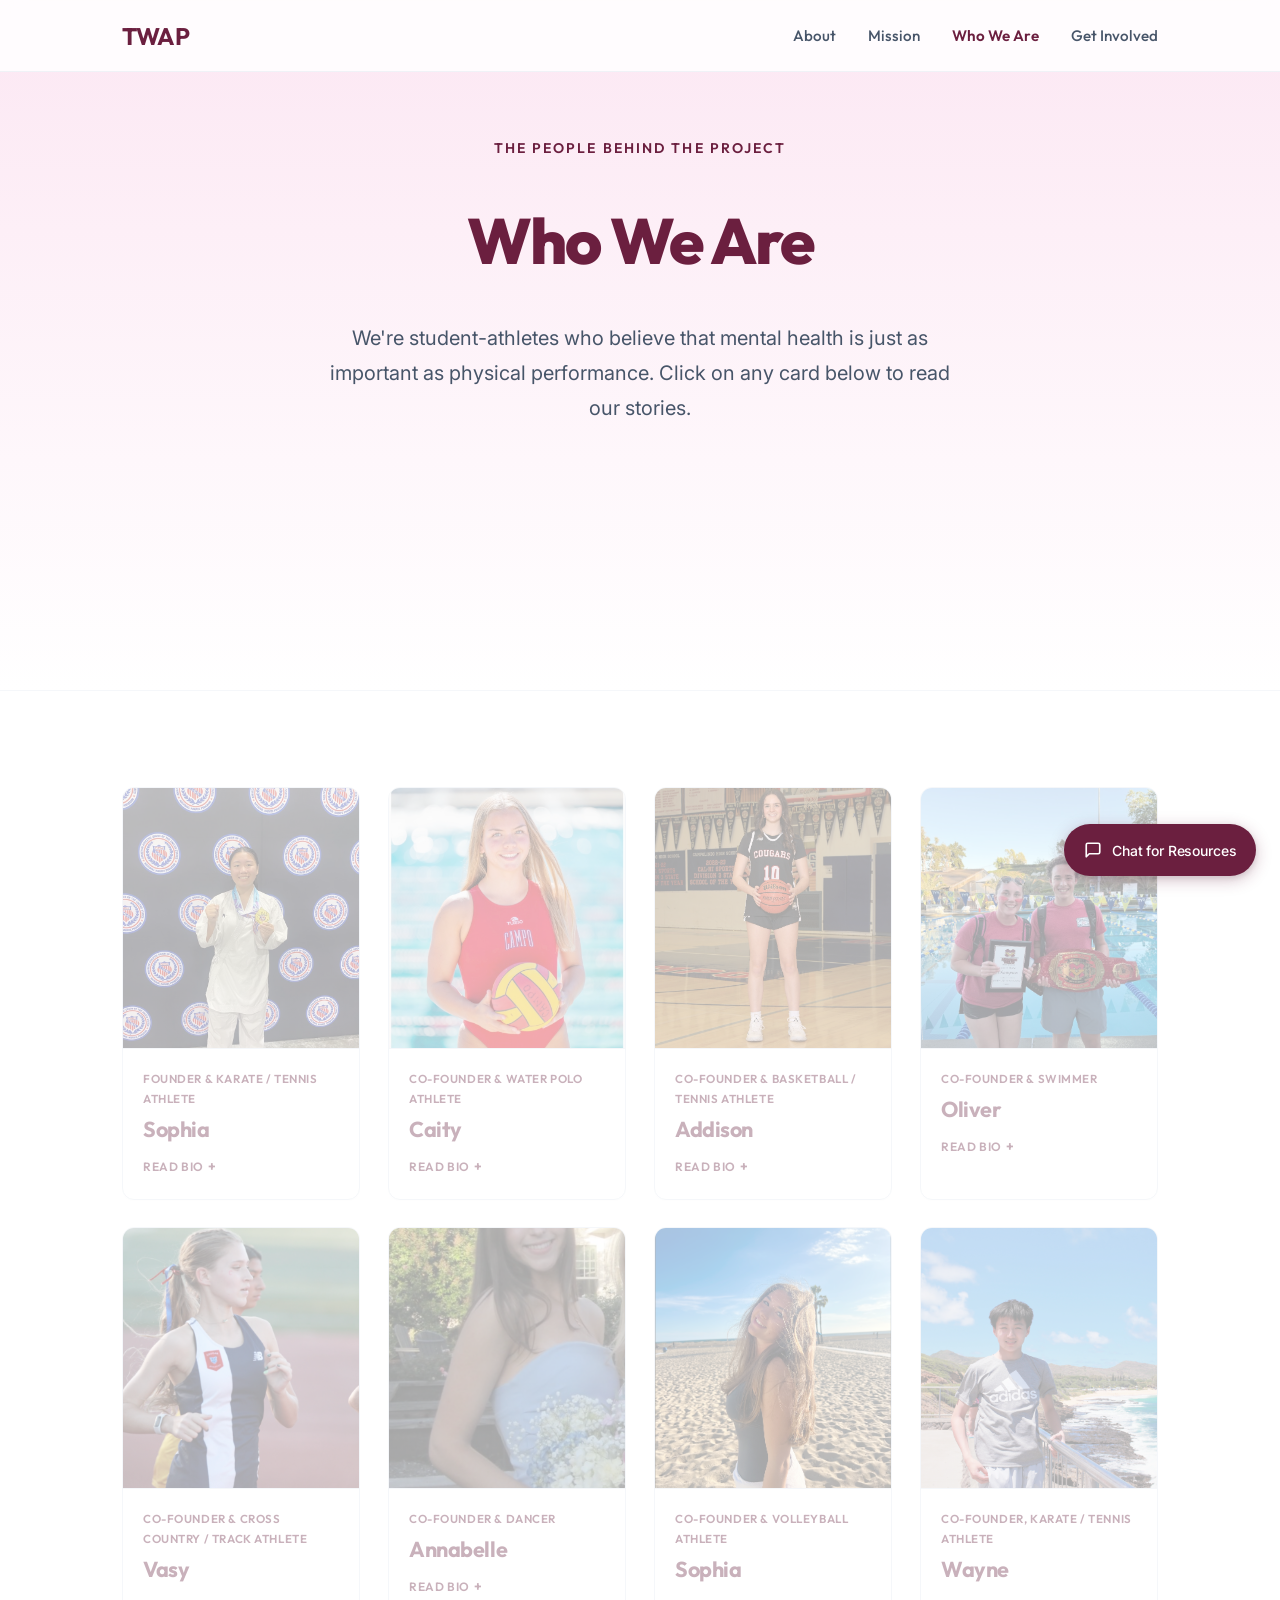
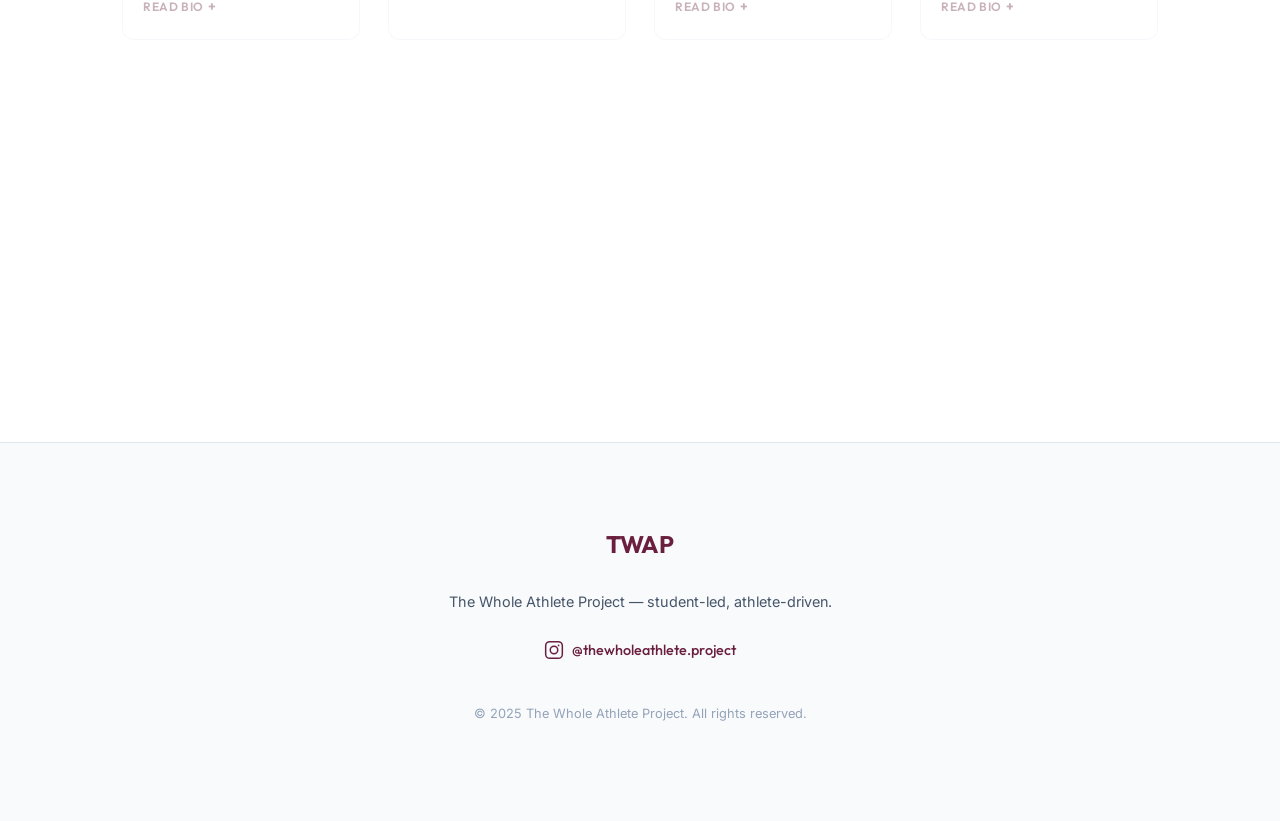
==== commit 04795192: "Update team.html" ====
--- a/team.html
+++ b/team.html
@@ -68,10 +68,10 @@
               <div class="card-photo-overlay"></div>
             </div>
             <div class="card-body">
-              <span class="card-role">Co-Founder &amp; Karate / Tennis Athlete</span>
+              <span class="card-role">Founder &amp; Karate / Tennis Athlete</span>
               <h2 class="card-name">Sophia</h2>
               <p class="card-bio">
-                Hi, I'm Sophia, and I'm doing this because I care deeply about
+                Hi, I'm Sophia, and I've started TWAP because I care deeply about
                 athlete mental health and the pressure athletes often face that
                 isn't always visible. I want to help bring more awareness to what
                 goes on beyond performance, and contribute to a space where
@@ -228,7 +228,7 @@
               <div class="card-photo-overlay"></div>
             </div>
             <div class="card-body">
-              <span class="card-role">Co-Founde, Karate / Tennis Athlete</span>
+              <span class="card-role">Co-Founder, Karate / Tennis Athlete</span>
               <h2 class="card-name">Wayne</h2>
               <p class="card-bio">
                 My name is Wayne Dong and I am excited to be part of The Whole Athlete Project.
@@ -274,4 +274,4 @@
   <script src="resource-guide.js"></script>
 </body>
 
-</html>+</html>
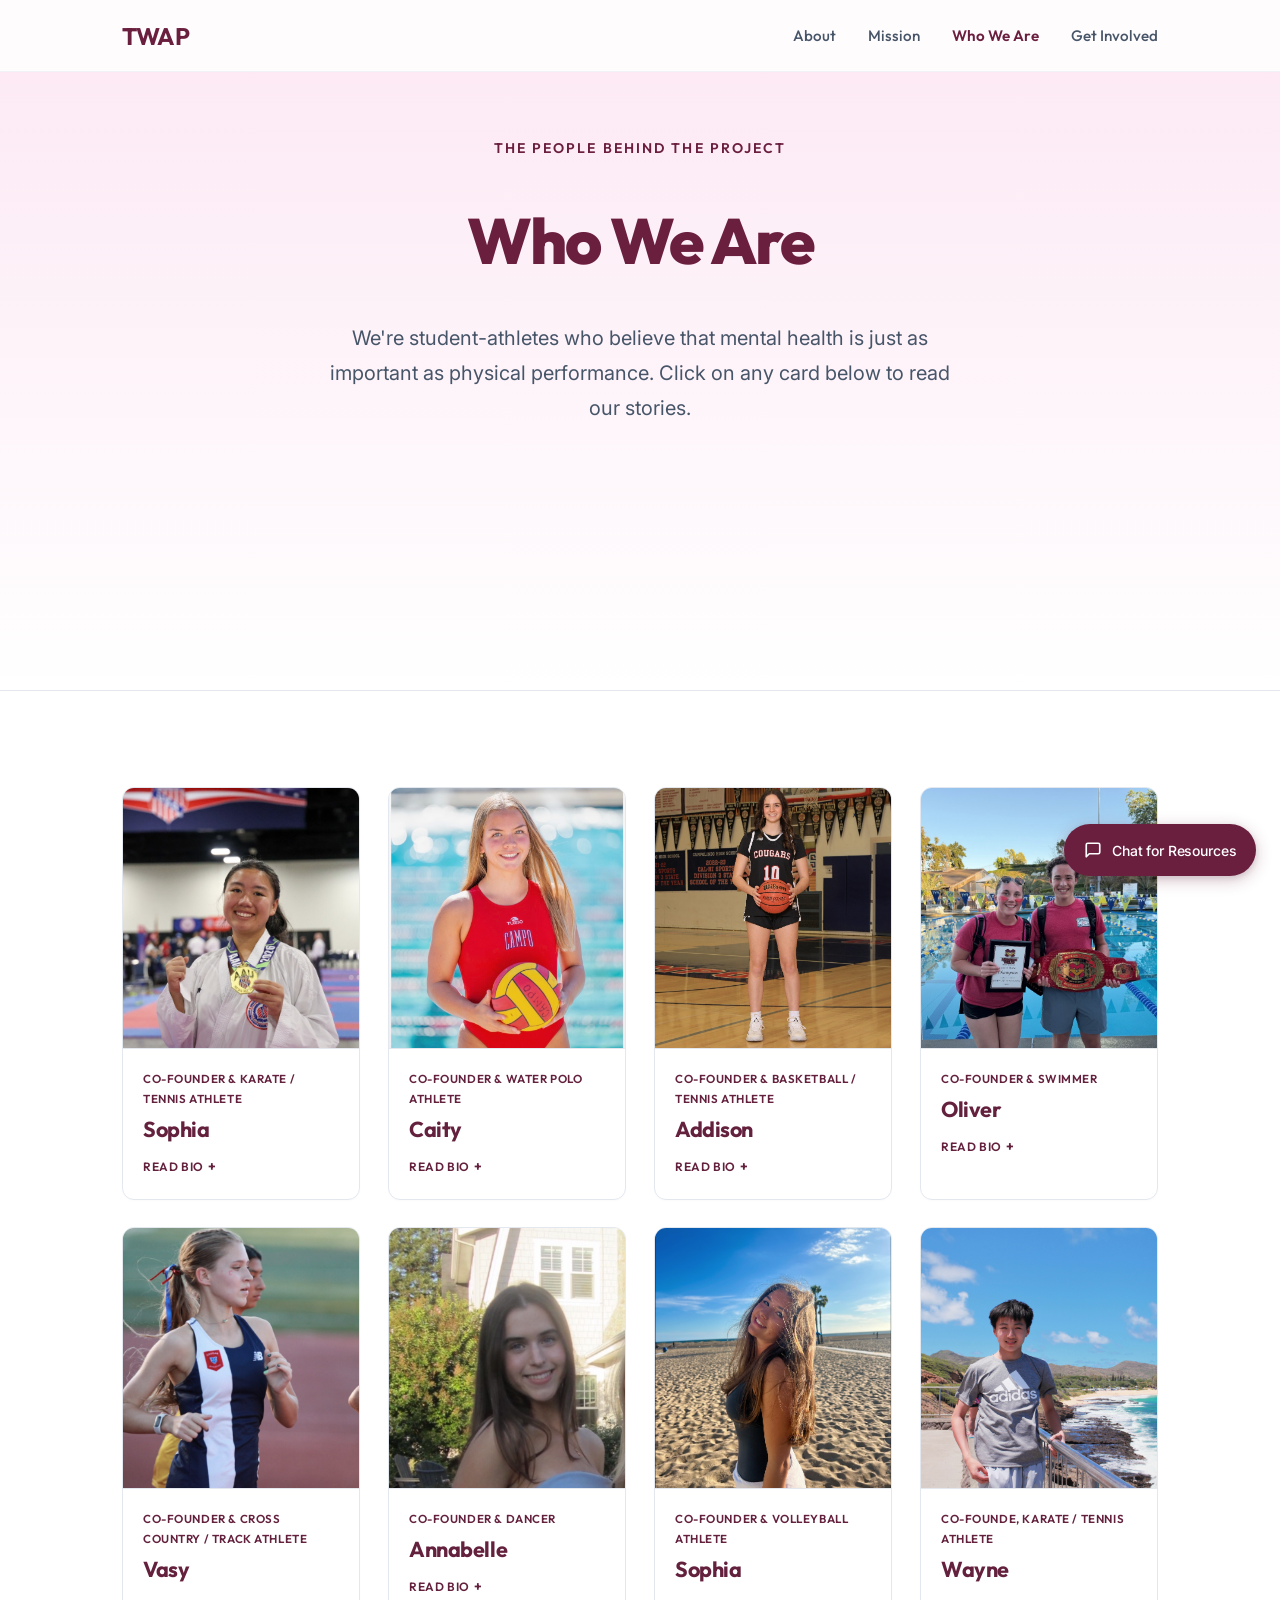
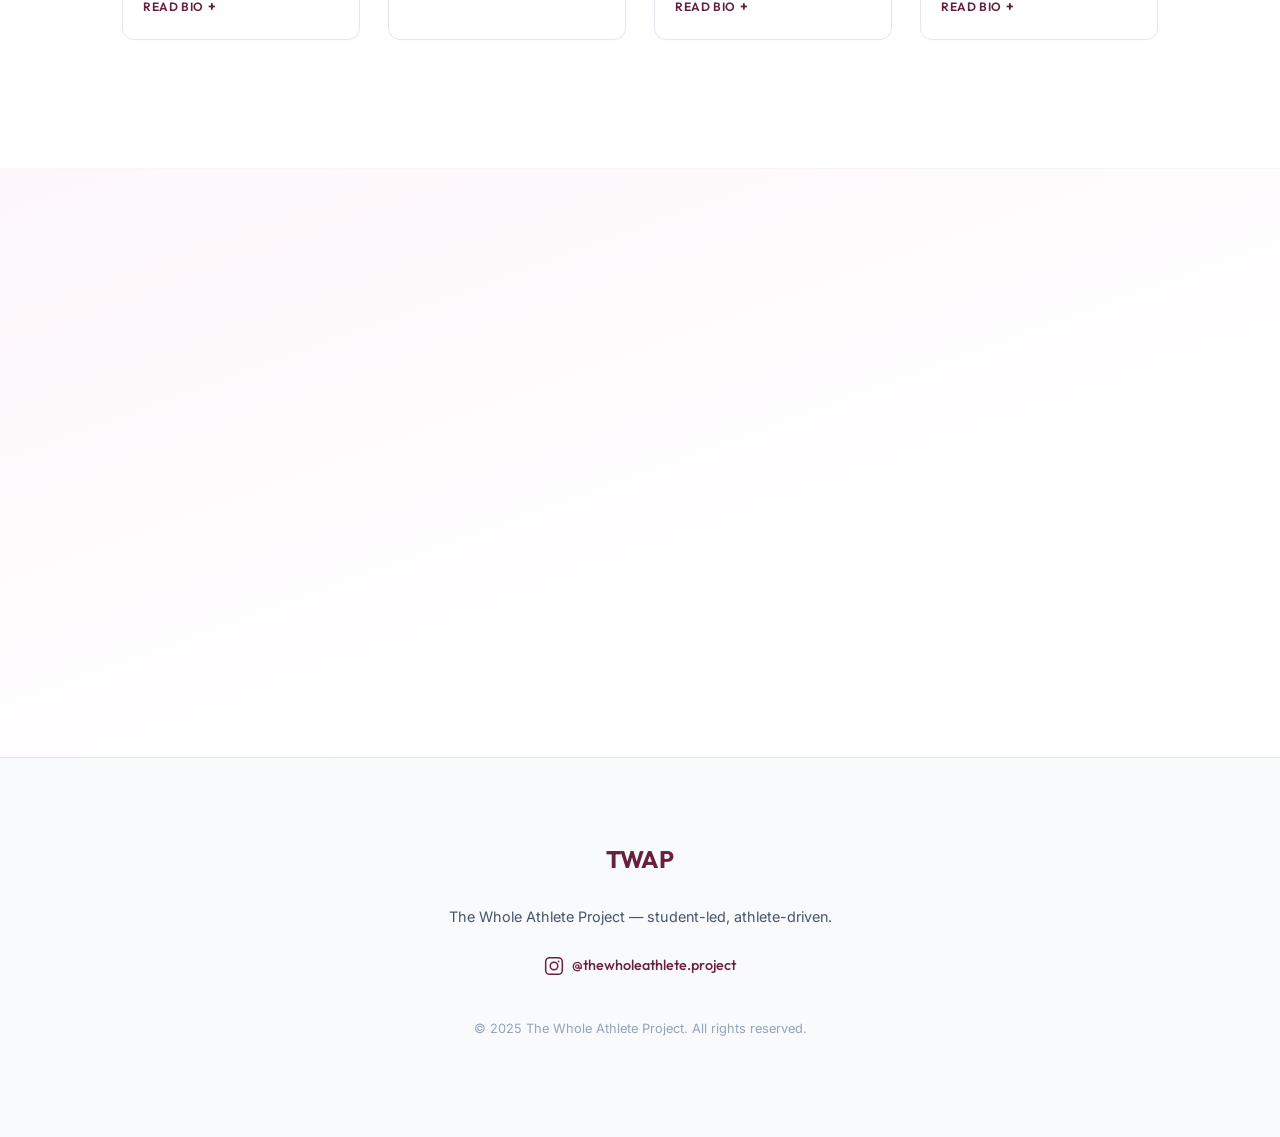
==== commit ea7d35d4: "Add files via upload" ====
--- a/team.html
+++ b/team.html
@@ -68,10 +68,10 @@
               <div class="card-photo-overlay"></div>
             </div>
             <div class="card-body">
-              <span class="card-role">Founder &amp; Karate / Tennis Athlete</span>
+              <span class="card-role">Co-Founder &amp; Karate / Tennis Athlete</span>
               <h2 class="card-name">Sophia</h2>
               <p class="card-bio">
-                Hi, I'm Sophia, and I've started TWAP because I care deeply about
+                Hi, I'm Sophia, and I'm doing this because I care deeply about
                 athlete mental health and the pressure athletes often face that
                 isn't always visible. I want to help bring more awareness to what
                 goes on beyond performance, and contribute to a space where
@@ -228,7 +228,7 @@
               <div class="card-photo-overlay"></div>
             </div>
             <div class="card-body">
-              <span class="card-role">Co-Founder, Karate / Tennis Athlete</span>
+              <span class="card-role">Co-Founde, Karate / Tennis Athlete</span>
               <h2 class="card-name">Wayne</h2>
               <p class="card-bio">
                 My name is Wayne Dong and I am excited to be part of The Whole Athlete Project.
@@ -240,12 +240,50 @@
 
         </div>
 
-        <!-- CTA nudge -->
-        <div class="team-cta reveal">
-          <p>Want to join the team or start a chapter at your school?</p>
-          <a href="index.html#contact" class="btn">Get Involved</a>
+      </div>
+    </section>
+
+    <!-- ─── CHAPTER LEAD CTA ─────────────────────────────── -->
+    <section id="chapter-lead">
+      <div class="container">
+        <div class="chapter-lead-card reveal">
+
+          <div class="chapter-lead-icon" aria-hidden="true">
+            <svg xmlns="http://www.w3.org/2000/svg" width="36" height="36" viewBox="0 0 24 24" fill="none"
+              stroke="currentColor" stroke-width="1.6" stroke-linecap="round" stroke-linejoin="round">
+              <path d="M17 21v-2a4 4 0 0 0-4-4H5a4 4 0 0 0-4 4v2"/>
+              <circle cx="9" cy="7" r="4"/>
+              <path d="M23 21v-2a4 4 0 0 0-3-3.87"/>
+              <path d="M16 3.13a4 4 0 0 1 0 7.75"/>
+            </svg>
+          </div>
+
+          <div class="chapter-lead-body">
+            <p class="chapter-lead-eyebrow">Start Something Bigger</p>
+            <h2 class="chapter-lead-heading">Become a Chapter Lead</h2>
+            <p class="chapter-lead-desc">
+              Want to bring TWAP to your school? Chapter leads organize student-athlete advisory groups,
+              host events, and advocate for mental health resources on campus. Fill out the form below
+              and we'll be in touch!
+            </p>
+            <a
+              href="https://docs.google.com/forms/d/e/1FAIpQLSe7QqfjxYis3OeeusF6MqQJUMC9NTInMwOWmfdvIqP1kI5Ssg/viewform?usp=header"
+              target="_blank"
+              rel="noopener noreferrer"
+              class="btn chapter-lead-btn"
+              id="chapter-lead-form-btn"
+            >
+              Apply to Be a Chapter Lead
+              <svg xmlns="http://www.w3.org/2000/svg" width="16" height="16" viewBox="0 0 24 24" fill="none"
+                stroke="currentColor" stroke-width="2.2" stroke-linecap="round" stroke-linejoin="round"
+                aria-hidden="true" style="margin-left:8px;">
+                <line x1="7" y1="17" x2="17" y2="7"/>
+                <polyline points="7 7 17 7 17 17"/>
+              </svg>
+            </a>
+          </div>
+
         </div>
-
       </div>
     </section>
 
@@ -274,4 +312,4 @@
   <script src="resource-guide.js"></script>
 </body>
 
-</html>
+</html>
--- a/style.css
+++ b/style.css
@@ -212,6 +212,57 @@
   transform: translateY(-1px);
 }
 
+/* Outlined button variant */
+.btn--outline {
+  background-color: transparent;
+  color: var(--blue-ink) !important;
+  border: 1.5px solid var(--blue-ink);
+}
+.btn--outline:hover {
+  background-color: var(--blue-ink);
+  color: var(--white) !important;
+}
+.btn--outline svg {
+  transition: transform 0.2s ease;
+}
+.btn--outline:hover svg {
+  transform: translate(2px, -2px);
+}
+
+/* Chapter lead inline block (home page contact section) */
+.chapter-lead-inline {
+  margin-top: 2.5rem;
+  max-width: 600px;
+}
+
+.chapter-lead-divider {
+  display: flex;
+  align-items: center;
+  gap: 1rem;
+  margin-bottom: 1.25rem;
+  color: var(--gray-400);
+  font-size: 0.85rem;
+  font-family: var(--font-display);
+  font-weight: 500;
+  letter-spacing: 0.05em;
+  text-transform: uppercase;
+}
+.chapter-lead-divider::before,
+.chapter-lead-divider::after {
+  content: '';
+  flex: 1;
+  height: 1px;
+  background: var(--border-color);
+}
+
+.chapter-lead-inline-label {
+  font-family: var(--font-display);
+  font-size: 0.95rem;
+  font-weight: 500;
+  color: var(--text-secondary);
+  margin-bottom: 1rem;
+}
+
 /* ── Section Structure (Chapters) ───────────────────── */
 .section-layout {
   display: grid;
@@ -307,10 +358,7 @@
   aspect-ratio: 1.8 / 1;
 }
 
-.photo-tall {
-  grid-row: span 2;
-  aspect-ratio: 1 / 1.6;
-}
+/* photo-tall removed — caused blank grid cells */
 
 /* Normal square cell ratios */
 .photo-cell:not(.photo-wide):not(.photo-tall) {
--- a/team.css
+++ b/team.css
@@ -215,6 +215,102 @@
   font-weight: 500;
 }
 
+/* Annabelle — photo is portrait with face near top; prevent head from being cropped */
+#card-annabelle .card-photo {
+  object-position: top;
+}
+
+/* ── Chapter Lead CTA Section ────────────────────────── */
+#chapter-lead {
+  background: linear-gradient(160deg, var(--blue) 0%, var(--white) 70%);
+  padding: 7rem 0 8rem;
+  border-top: 1px solid var(--border-color);
+}
+
+.chapter-lead-card {
+  display: flex;
+  align-items: flex-start;
+  gap: 2.5rem;
+  background: var(--white);
+  border: 1px solid var(--border-color);
+  border-radius: var(--radius-lg);
+  padding: 3rem 3.5rem;
+  box-shadow: 0 4px 24px rgba(107, 31, 63, 0.06), 0 1px 4px rgba(0,0,0,0.03);
+  transition: box-shadow 0.4s var(--ease), transform 0.4s var(--ease);
+  max-width: 820px;
+  margin: 0 auto;
+}
+
+.chapter-lead-card:hover {
+  box-shadow: 0 12px 40px rgba(107, 31, 63, 0.10), 0 2px 8px rgba(0,0,0,0.04);
+  transform: translateY(-3px);
+}
+
+.chapter-lead-icon {
+  flex-shrink: 0;
+  width: 68px;
+  height: 68px;
+  background: var(--blue);
+  border-radius: 50%;
+  display: flex;
+  align-items: center;
+  justify-content: center;
+  color: var(--blue-ink);
+  border: 1px solid var(--blue-mid);
+}
+
+.chapter-lead-body {
+  display: flex;
+  flex-direction: column;
+  gap: 0.75rem;
+}
+
+.chapter-lead-eyebrow {
+  font-family: var(--font-display);
+  font-size: 0.8rem;
+  font-weight: 600;
+  color: var(--blue-ink);
+  text-transform: uppercase;
+  letter-spacing: 0.12em;
+  margin: 0;
+}
+
+.chapter-lead-heading {
+  font-family: var(--font-display);
+  font-size: 2rem;
+  font-weight: 700;
+  color: var(--blue-ink);
+  letter-spacing: -0.02em;
+  line-height: 1.2;
+  margin: 0;
+}
+
+.chapter-lead-desc {
+  font-size: 1rem;
+  color: var(--text-secondary);
+  line-height: 1.7;
+  max-width: 560px;
+  margin: 0.25rem 0 0.75rem;
+}
+
+.chapter-lead-btn {
+  align-self: flex-start;
+  display: inline-flex;
+  align-items: center;
+  padding: 0.9rem 2.25rem;
+  font-size: 0.95rem;
+  gap: 0;
+}
+
+.chapter-lead-btn:hover svg {
+  transform: translate(2px, -2px);
+  transition: transform 0.2s ease;
+}
+
+.chapter-lead-btn svg {
+  transition: transform 0.2s ease;
+}
+
 /* ── Responsive Mobile layouts ─────────────────────── */
 @media (max-width: 960px) {
   .team-grid {
@@ -224,6 +320,10 @@
   .team-cta {
     grid-column: span 2;
   }
+  .chapter-lead-card {
+    padding: 2.25rem 2rem;
+    gap: 1.75rem;
+  }
 }
 
 @media (max-width: 540px) {
@@ -233,4 +333,16 @@
   .team-cta {
     grid-column: span 1;
   }
-}
+  .chapter-lead-card {
+    flex-direction: column;
+    align-items: flex-start;
+    padding: 2rem 1.5rem;
+  }
+  .chapter-lead-heading {
+    font-size: 1.6rem;
+  }
+  .chapter-lead-btn {
+    width: 100%;
+    justify-content: center;
+  }
+}
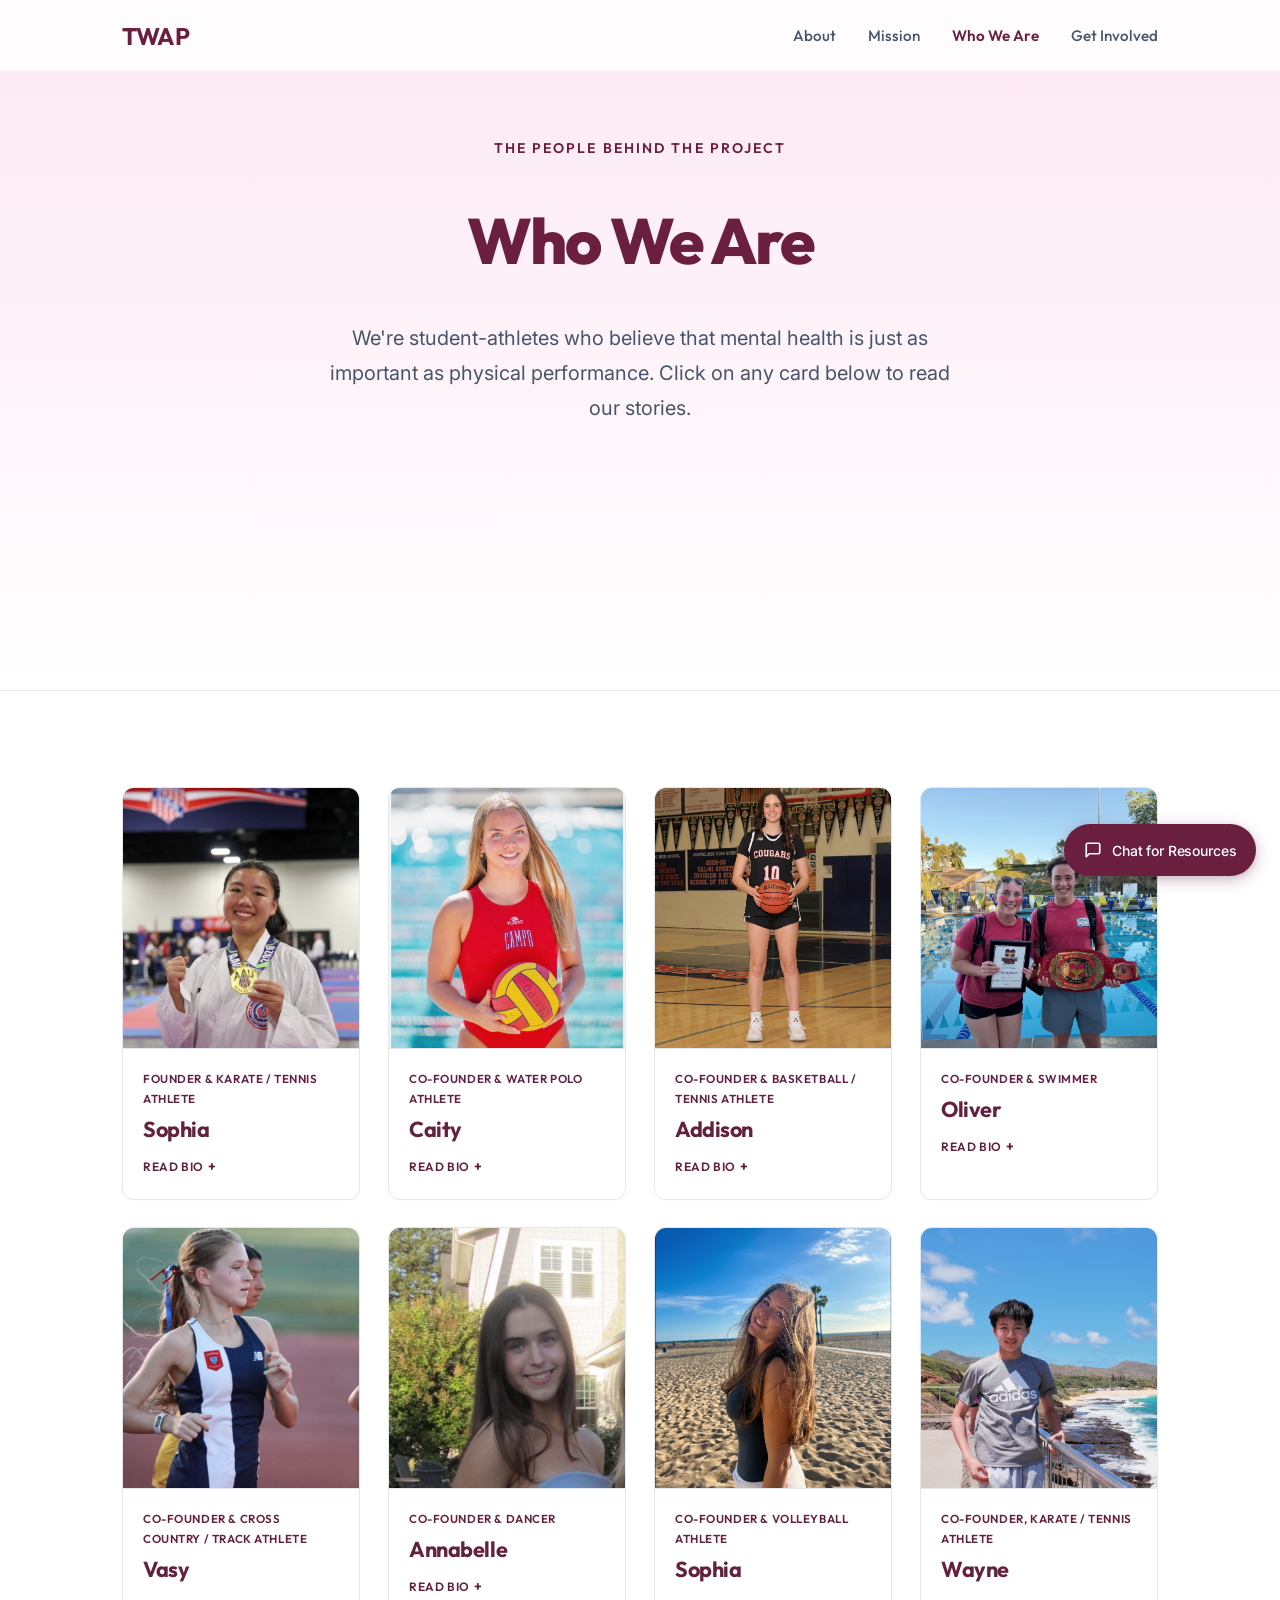
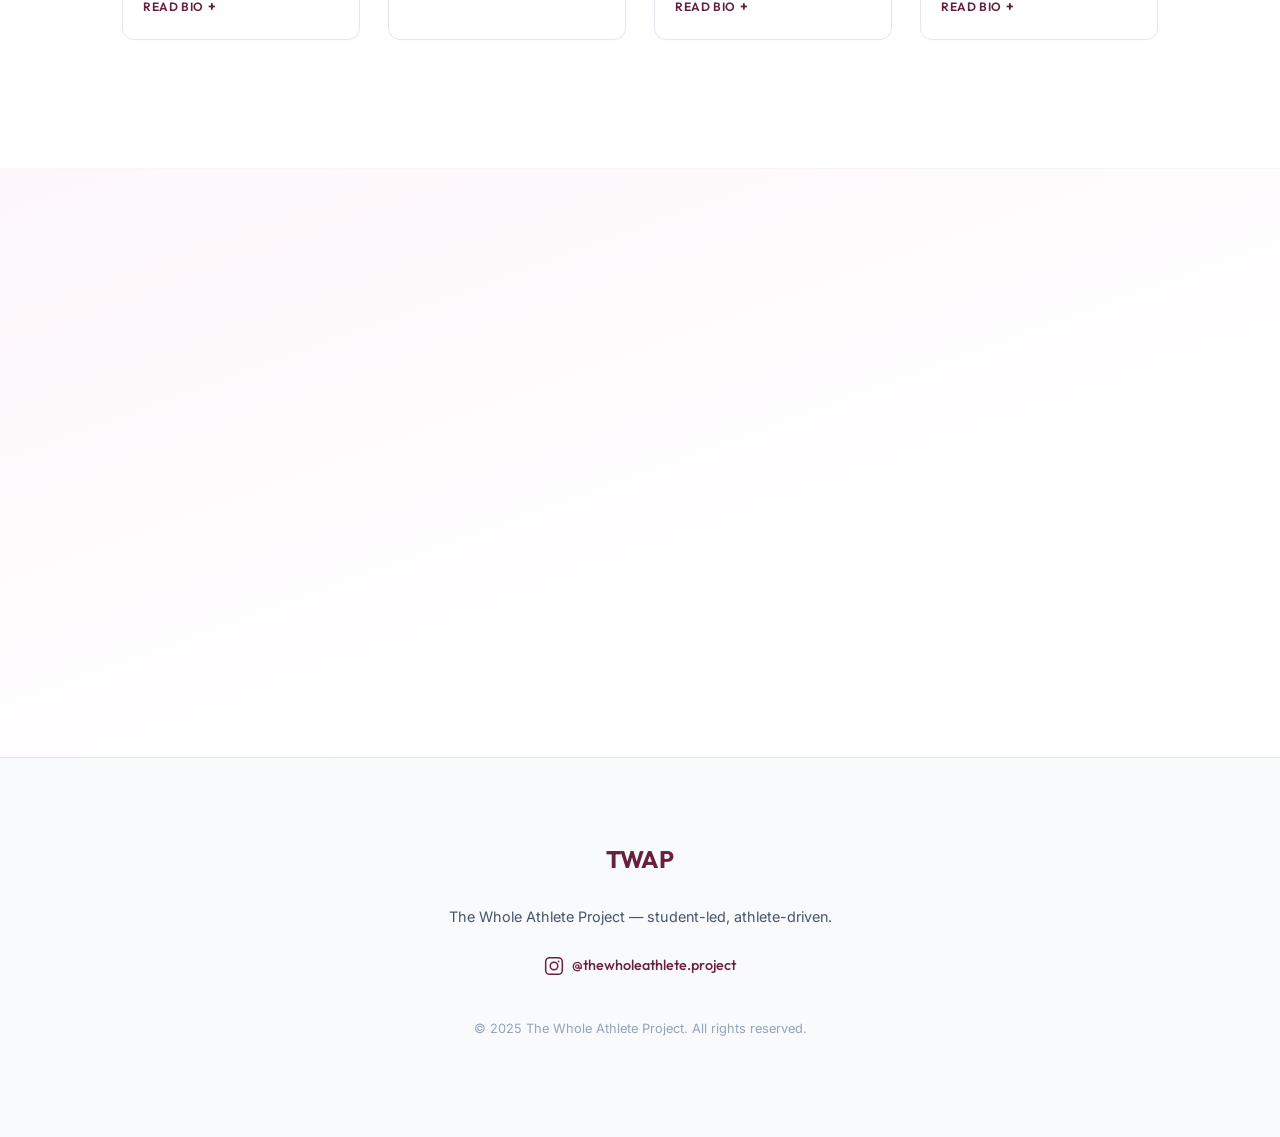
==== commit 6da71939: "Update team.html" ====
--- a/team.html
+++ b/team.html
@@ -68,7 +68,7 @@
               <div class="card-photo-overlay"></div>
             </div>
             <div class="card-body">
-              <span class="card-role">Co-Founder &amp; Karate / Tennis Athlete</span>
+              <span class="card-role">Founder &amp; Karate / Tennis Athlete</span>
               <h2 class="card-name">Sophia</h2>
               <p class="card-bio">
                 Hi, I'm Sophia, and I'm doing this because I care deeply about
@@ -228,7 +228,7 @@
               <div class="card-photo-overlay"></div>
             </div>
             <div class="card-body">
-              <span class="card-role">Co-Founde, Karate / Tennis Athlete</span>
+              <span class="card-role">Co-Founder, Karate / Tennis Athlete</span>
               <h2 class="card-name">Wayne</h2>
               <p class="card-bio">
                 My name is Wayne Dong and I am excited to be part of The Whole Athlete Project.
@@ -312,4 +312,4 @@
   <script src="resource-guide.js"></script>
 </body>
 
-</html>+</html>
